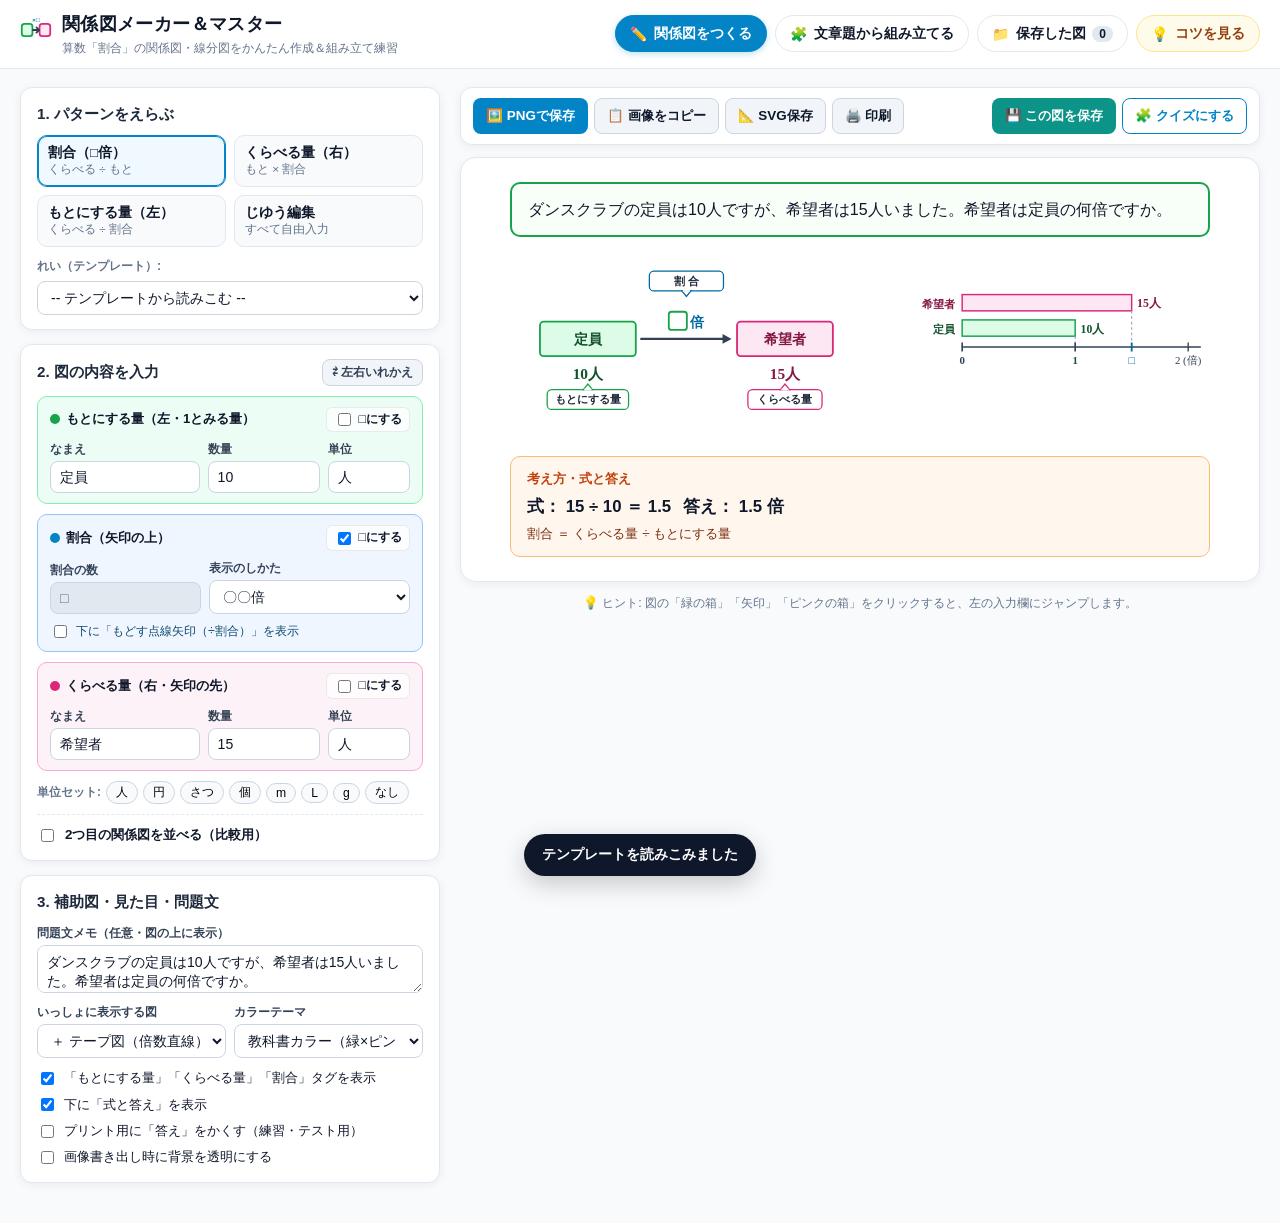
==== index.html @ 133da27f "Initial release: 関係図メーカー＆マスター" ====
<!DOCTYPE html>
<html lang="ja">
<head>
  <meta charset="UTF-8" />
  <meta name="viewport" content="width=device-width, initial-scale=1.0" />
  <title>関係図メーカー＆マスター｜割合の図がかける・わかる</title>
  <link rel="stylesheet" href="styles.css" />
</head>
<body>
  <header class="app-header">
    <div class="header-inner">
      <div class="brand">
        <div class="brand-icon" aria-hidden="true">
          <svg viewBox="0 0 36 36" width="32" height="32">
            <rect x="2" y="11" width="12" height="14" rx="3" fill="#dcfce7" stroke="#16a34a" stroke-width="2"/>
            <rect x="22" y="11" width="12" height="14" rx="3" fill="#fce7f3" stroke="#db2777" stroke-width="2"/>
            <path d="M14.5 18 H20.5" stroke="#334155" stroke-width="2" stroke-linecap="round"/>
            <path d="M18.5 15 L21.5 18 L18.5 21" fill="none" stroke="#334155" stroke-width="2" stroke-linecap="round" stroke-linejoin="round"/>
            <text x="18" y="9" text-anchor="middle" font-size="7" font-weight="bold" fill="#0369a1">×□</text>
          </svg>
        </div>
        <div>
          <h1>関係図メーカー＆マスター</h1>
          <p class="subtitle">算数「割合」の関係図・線分図をかんたん作成＆組み立て練習</p>
        </div>
      </div>

      <nav class="main-nav" aria-label="モード切り替え">
        <button type="button" class="nav-btn active" data-view="editor">
          <span class="nav-icon">✏️</span> 関係図をつくる
        </button>
        <button type="button" class="nav-btn" data-view="practice">
          <span class="nav-icon">🧩</span> 文章題から組み立てる
        </button>
        <button type="button" class="nav-btn" data-view="saved">
          <span class="nav-icon">📁</span> 保存した図 <span id="saved-count-badge" class="badge">0</span>
        </button>
        <button type="button" id="btn-open-guide" class="nav-btn nav-help" title="関係図のかき方のコツ">
          <span>💡</span> コツを見る
        </button>
      </nav>
    </div>
  </header>

  <main class="app-main">
    <!-- ==================== VIEW 1: EDITOR ==================== -->
    <section id="view-editor" class="view active" aria-label="関係図エディタ">
      <div class="editor-layout">
        <!-- Left Panel: Controls -->
        <aside class="controls-panel">
          <div class="panel-card">
            <h2 class="panel-title">1. パターンをえらぶ</h2>
            <div class="type-grid" role="group" aria-label="求めるもののパターン">
              <button type="button" class="type-btn active" data-pattern="ratio">
                <strong>割合（□倍）</strong>
                <span>くらべる ÷ もと</span>
              </button>
              <button type="button" class="type-btn" data-pattern="compared">
                <strong>くらべる量（右）</strong>
                <span>もと × 割合</span>
              </button>
              <button type="button" class="type-btn" data-pattern="base">
                <strong>もとにする量（左）</strong>
                <span>くらべる ÷ 割合</span>
              </button>
              <button type="button" class="type-btn" data-pattern="custom">
                <strong>じゆう編集</strong>
                <span>すべて自由入力</span>
              </button>
            </div>

            <div class="template-row">
              <label for="preset-select">れい（テンプレート）:</label>
              <select id="preset-select">
                <option value="">-- テンプレートから読みこむ --</option>
                <option value="club-ratio">部活動の希望者（割合＞1）</option>
                <option value="concert-ratio">発表会の人数（割合＜1）</option>
                <option value="library-compared">図書館の本（くらべる量）</option>
                <option value="price-up">野菜の値上がり（割合＞1のくらべる量）</option>
                <option value="yesterday-base">きのうの人数（もとにする量）</option>
                <option value="sale-base">値下げ前のねだん（割合＜1のもと）</option>
                <option value="compare-two">【2段比較】クラブAとクラブB</option>
              </select>
            </div>
          </div>

          <!-- Diagram 1 Inputs -->
          <div class="panel-card">
            <div class="panel-header-row">
              <h2 class="panel-title">2. 図の内容を入力</h2>
              <button type="button" id="btn-swap-sides" class="mini-btn" title="左右の箱を入れかえる">⇄ 左右いれかえ</button>
            </div>

            <div class="diagram-input-group">
              <!-- Base (Left) -->
              <div class="input-box box-base" data-focus-target="base">
                <div class="box-header">
                  <span class="role-dot dot-base"></span>
                  <strong>もとにする量（左・1とみる量）</strong>
                  <label class="inline-check">
                    <input type="checkbox" id="in-base-unknown" /> □にする
                  </label>
                </div>
                <div class="field-row">
                  <div class="field">
                    <label for="in-base-label">なまえ</label>
                    <input type="text" id="in-base-label" value="全体" placeholder="例：全体、去年、定員" maxlength="20" />
                  </div>
                  <div class="field field-num">
                    <label for="in-base-val">数量</label>
                    <input type="text" id="in-base-val" value="200" placeholder="例：200" maxlength="12" />
                  </div>
                  <div class="field field-unit">
                    <label for="in-base-unit">単位</label>
                    <input type="text" id="in-base-unit" value="人" placeholder="人" maxlength="8" />
                  </div>
                </div>
              </div>

              <!-- Ratio (Arrow) -->
              <div class="input-box box-ratio" data-focus-target="ratio">
                <div class="box-header">
                  <span class="role-dot dot-ratio"></span>
                  <strong>割合（矢印の上）</strong>
                  <label class="inline-check">
                    <input type="checkbox" id="in-ratio-unknown" /> □にする
                  </label>
                </div>
                <div class="field-row">
                  <div class="field field-num">
                    <label for="in-ratio-val">割合の数</label>
                    <input type="text" id="in-ratio-val" value="0.35" placeholder="例：0.35" maxlength="12" />
                  </div>
                  <div class="field">
                    <label for="in-ratio-style">表示のしかた</label>
                    <select id="in-ratio-style">
                      <option value="bai">〇〇倍</option>
                      <option value="mul-bai">× 〇〇倍</option>
                      <option value="mul">× 〇〇</option>
                      <option value="percent">〇〇％</option>
                      <option value="raw">文字そのまま</option>
                    </select>
                  </div>
                </div>
                <label class="sub-check">
                  <input type="checkbox" id="opt-return-arrow" /> 下に「もどす点線矢印（÷割合）」を表示
                </label>
              </div>

              <!-- Compared (Right) -->
              <div class="input-box box-compared" data-focus-target="compared">
                <div class="box-header">
                  <span class="role-dot dot-compared"></span>
                  <strong>くらべる量（右・矢印の先）</strong>
                  <label class="inline-check">
                    <input type="checkbox" id="in-compared-unknown" /> □にする
                  </label>
                </div>
                <div class="field-row">
                  <div class="field">
                    <label for="in-compared-label">なまえ</label>
                    <input type="text" id="in-compared-label" value="希望者" placeholder="例：希望者、今年" maxlength="20" />
                  </div>
                  <div class="field field-num">
                    <label for="in-compared-val">数量</label>
                    <input type="text" id="in-compared-val" value="70" placeholder="例：70" maxlength="12" />
                  </div>
                  <div class="field field-unit">
                    <label for="in-compared-unit">単位</label>
                    <input type="text" id="in-compared-unit" value="人" placeholder="人" maxlength="8" />
                  </div>
                </div>
              </div>

              <!-- Quick Unit Chips -->
              <div class="unit-chips" aria-label="よく使う単位をまとめて設定">
                <span class="chips-label">単位セット:</span>
                <button type="button" class="chip-btn" data-unit="人">人</button>
                <button type="button" class="chip-btn" data-unit="円">円</button>
                <button type="button" class="chip-btn" data-unit="さつ">さつ</button>
                <button type="button" class="chip-btn" data-unit="個">個</button>
                <button type="button" class="chip-btn" data-unit="m">m</button>
                <button type="button" class="chip-btn" data-unit="L">L</button>
                <button type="button" class="chip-btn" data-unit="g">g</button>
                <button type="button" class="chip-btn" data-unit="">なし</button>
              </div>
            </div>

            <!-- Second Diagram Toggle -->
            <div class="compare-toggle-wrap">
              <label class="toggle-switch-label">
                <input type="checkbox" id="opt-second-diagram" />
                <span>2つ目の関係図を並べる（比較用）</span>
              </label>
            </div>

            <div id="second-diagram-fields" class="second-diagram-fields hidden">
              <div class="sub-diagram-badge">2つ目の図</div>
              <div class="field-row">
                <div class="field">
                  <label for="in2-title">見出し</label>
                  <input type="text" id="in2-title" value="木きん" placeholder="例：Bグループ" maxlength="16" />
                </div>
                <div class="field">
                  <label for="in2-base-label">左なまえ</label>
                  <input type="text" id="in2-base-label" value="定員" maxlength="16" />
                </div>
                <div class="field field-num">
                  <label for="in2-base-val">左数量</label>
                  <input type="text" id="in2-base-val" value="8" maxlength="10" />
                </div>
              </div>
              <div class="field-row">
                <div class="field field-num">
                  <label for="in2-ratio-val">割合</label>
                  <input type="text" id="in2-ratio-val" value="□" maxlength="10" />
                </div>
                <div class="field">
                  <label for="in2-compared-label">右なまえ</label>
                  <input type="text" id="in2-compared-label" value="希望者" maxlength="16" />
                </div>
                <div class="field field-num">
                  <label for="in2-compared-val">右数量</label>
                  <input type="text" id="in2-compared-val" value="10" maxlength="10" />
                </div>
              </div>
              <div class="field-row">
                <div class="field">
                  <label for="in1-title">1つ目の見出し（比較時）</label>
                  <input type="text" id="in1-title" value="オルガン" placeholder="例：Aグループ" maxlength="16" />
                </div>
                <div class="field field-unit">
                  <label for="in2-unit">単位</label>
                  <input type="text" id="in2-unit" value="人" maxlength="8" />
                </div>
              </div>
            </div>
          </div>

          <!-- Display & Problem Note Options -->
          <div class="panel-card">
            <h2 class="panel-title">3. 補助図・見た目・問題文</h2>

            <div class="field">
              <label for="in-problem-text">問題文メモ（任意・図の上に表示）</label>
              <textarea id="in-problem-text" rows="2" placeholder="例：全体200人のうち、希望者は70人でした。希望者は全体の何倍ですか。"></textarea>
            </div>

            <div class="options-grid">
              <div class="field">
                <label for="opt-aux-diagram">いっしょに表示する図</label>
                <select id="opt-aux-diagram">
                  <option value="none">関係図のみ</option>
                  <option value="segment" selected>＋ 線分図（アーチ型）</option>
                  <option value="tape">＋ テープ図（倍数直線）</option>
                </select>
              </div>
              <div class="field">
                <label for="opt-theme">カラーテーマ</label>
                <select id="opt-theme">
                  <option value="textbook">教科書カラー（緑×ピンク）</option>
                  <option value="ud">くっきりUDカラー</option>
                  <option value="mono">プリント用モノクロ</option>
                </select>
              </div>
            </div>

            <div class="checkbox-stack">
              <label><input type="checkbox" id="opt-show-roles" checked /> 「もとにする量」「くらべる量」「割合」タグを表示</label>
              <label><input type="checkbox" id="opt-show-formula" checked /> 下に「式と答え」を表示</label>
              <label><input type="checkbox" id="opt-hide-answer" /> プリント用に「答え」をかくす（練習・テスト用）</label>
              <label><input type="checkbox" id="opt-transparent-bg" /> 画像書き出し時に背景を透明にする</label>
            </div>
          </div>
        </aside>

        <!-- Right Panel: Live Preview & Export -->
        <section class="preview-panel" aria-label="関係図プレビュー">
          <div class="preview-toolbar">
            <div class="toolbar-group">
              <button type="button" id="btn-export-png" class="btn-primary">🖼️ PNGで保存</button>
              <button type="button" id="btn-copy-img" class="btn-secondary">📋 画像をコピー</button>
              <button type="button" id="btn-export-svg" class="btn-secondary">📐 SVG保存</button>
              <button type="button" id="btn-print" class="btn-secondary">🖨️ 印刷</button>
            </div>
            <div class="toolbar-group">
              <button type="button" id="btn-save-local" class="btn-accent">💾 この図を保存</button>
              <button type="button" id="btn-make-quiz" class="btn-outline" title="今作った図を使って組み立て練習をします">🧩 クイズにする</button>
            </div>
          </div>

          <div id="preview-sheet" class="preview-sheet">
            <div id="preview-problem-box" class="preview-problem-box hidden"></div>
            <div id="diagram-svg-host" class="diagram-svg-host"></div>
            <div id="formula-card" class="formula-card"></div>
          </div>

          <div class="preview-hint-bar">
            <span>💡 ヒント: 図の「緑の箱」「矢印」「ピンクの箱」をクリックすると、左の入力欄にジャンプします。</span>
          </div>
        </section>
      </div>
    </section>

    <!-- ==================== VIEW 2: PRACTICE ==================== -->
    <section id="view-practice" class="view" aria-label="関係図の組み立て練習">
      <div class="practice-container">
        <div class="practice-topbar">
          <div class="category-pills" role="group" aria-label="問題のしゅるい">
            <button type="button" class="pill-btn active" data-cat="all">すべて</button>
            <button type="button" class="pill-btn" data-cat="ratio">① 割合を求める</button>
            <button type="button" class="pill-btn" data-cat="compared">② くらべる量</button>
            <button type="button" class="pill-btn" data-cat="base">③ もとにする量</button>
            <button type="button" class="pill-btn" data-cat="tricky">④ 文章ひっかけ</button>
            <button type="button" class="pill-btn pill-gen" data-cat="generated">🎲 自動生成（無限）</button>
          </div>
          <div class="stats-bar">
            <span class="stat-pill">正解数: <strong id="stat-solved">0</strong></span>
            <span class="stat-pill">れんぞく: <strong id="stat-streak">0</strong> 🔥</span>
          </div>
        </div>

        <div class="practice-card">
          <div class="problem-header">
            <span id="p-badge" class="problem-badge">レベル1・割合を求める</span>
            <span id="p-counter" class="problem-counter">問題 1 / 12</span>
            <div class="problem-header-actions">
              <button type="button" id="btn-p-hint" class="mini-btn">💡 ヒント（「〜の」に注目）</button>
              <button type="button" id="btn-p-skip" class="mini-btn">次の問題 ⏭️</button>
            </div>
          </div>

          <!-- Word problem text -->
          <div id="p-question-box" class="p-question-box"></div>
          <div id="p-hint-box" class="p-hint-box hidden"></div>

          <!-- Step 1: Build the 関係図 -->
          <div class="practice-step">
            <div class="step-heading">
              <span class="step-num">ステップ 1</span>
              <h3>下のカードを動かして（またはタップして）、正しい関係図を組み立てよう</h3>
              <button type="button" id="btn-p-swap" class="mini-btn">⇄ 左右をいれかえる</button>
              <button type="button" id="btn-p-reset" class="mini-btn">やりなおす</button>
            </div>

            <!-- Interactive Relation Diagram Drop Zones -->
            <div class="builder-board" id="builder-board">
              <!-- Base Slot (Left) -->
              <div class="builder-col">
                <div class="role-tag tag-base">もとにする量（1とみる量）</div>
                <div class="drop-slot slot-box slot-base" data-slot="baseLabel" tabindex="0">
                  <span class="slot-placeholder">左の箱のなまえ</span>
                </div>
                <div class="drop-slot slot-val" data-slot="baseVal" tabindex="0">
                  <span class="slot-placeholder">数量（または□）</span>
                </div>
              </div>

              <!-- Arrow & Ratio Slot -->
              <div class="builder-arrow-col">
                <div class="role-tag tag-ratio">割合（何倍）</div>
                <div class="drop-slot slot-ratio" data-slot="ratioVal" tabindex="0">
                  <span class="slot-placeholder">何倍？（または□倍）</span>
                </div>
                <div class="builder-arrow-graphic" aria-hidden="true">
                  <div class="arrow-shaft"></div>
                  <div class="arrow-head"></div>
                </div>
              </div>

              <!-- Compared Slot (Right) -->
              <div class="builder-col">
                <div class="role-tag tag-compared">くらべる量</div>
                <div class="drop-slot slot-box slot-compared" data-slot="comparedLabel" tabindex="0">
                  <span class="slot-placeholder">右の箱のなまえ</span>
                </div>
                <div class="drop-slot slot-val" data-slot="comparedVal" tabindex="0">
                  <span class="slot-placeholder">数量（または□）</span>
                </div>
              </div>
            </div>

            <!-- Draggable / Tappable Card Tray -->
            <div class="tray-area">
              <div class="tray-label">カードトレイ（ドラッグ＆ドロップ、または「空らんをタップ → カードをタップ」）:</div>
              <div id="p-card-tray" class="card-tray"></div>
            </div>

            <div class="step-actions">
              <button type="button" id="btn-check-diagram" class="btn-primary btn-lg">関係図をチェックする！</button>
            </div>
            <div id="p-diagram-feedback" class="feedback-box hidden"></div>
          </div>

          <!-- Step 2: Equation & Answer (Unlocked after Step 1) -->
          <div id="practice-step-2" class="practice-step step-locked">
            <div class="step-heading">
              <span class="step-num">ステップ 2</span>
              <h3>関係図と線分図を見て、式と答えを求めよう</h3>
            </div>

            <div id="p-aux-preview" class="p-aux-preview"></div>

            <div class="equation-builder">
              <div class="eq-row">
                <label for="in-p-eq">式：</label>
                <input type="text" id="in-p-eq" placeholder="例: 24 ÷ 1.6" autocomplete="off" />
                <div class="eq-quick-btns" id="eq-quick-btns"></div>
              </div>
              <div class="eq-row">
                <label for="in-p-ans">答え：</label>
                <input type="text" id="in-p-ans" placeholder="数値" autocomplete="off" />
                <span id="p-ans-unit" class="ans-unit"></span>
                <button type="button" id="btn-check-answer" class="btn-accent">答え合わせ！</button>
              </div>
            </div>
            <div id="p-answer-feedback" class="feedback-box hidden"></div>
          </div>
        </div>
      </div>
    </section>

    <!-- ==================== VIEW 3: SAVED ==================== -->
    <section id="view-saved" class="view" aria-label="保存した関係図">
      <div class="saved-container">
        <div class="saved-header">
          <div>
            <h2>保存した関係図ライブラリ</h2>
            <p class="muted">ブラウザ（この端末）に保存されます。クリックするとエディタで開いて再編集・印刷できます。</p>
          </div>
          <div class="saved-actions">
            <button type="button" id="btn-export-json" class="btn-secondary">📤 データを書き出す(JSON)</button>
            <label class="btn-secondary file-label">
              📥 読みこむ(JSON)
              <input type="file" id="in-import-json" accept=".json" hidden />
            </label>
          </div>
        </div>
        <div id="saved-grid" class="saved-grid"></div>
      </div>
    </section>
  </main>

  <!-- Guide Modal -->
  <div id="guide-modal" class="modal hidden" role="dialog" aria-modal="true" aria-labelledby="guide-title">
    <div class="modal-backdrop"></div>
    <div class="modal-content">
      <div class="modal-header">
        <h2 id="guide-title">💡 関係図のかき方 3つのポイント</h2>
        <button type="button" id="btn-close-guide" class="close-btn" aria-label="閉じる">✕</button>
      </div>
      <div class="modal-body">
        <div class="guide-card guide-green">
          <h3>ポイント①：「〜の」の前が『もとにする量』（左の箱）</h3>
          <p>「<strong>きのうの</strong> 1.6倍」「<strong>定員の</strong> 何倍」「<strong>全体の</strong> 0.35倍」のように、<strong>「〇〇の △倍」の〇〇が左の箱（1とみる量）</strong>になります。</p>
        </div>
        <div class="guide-card guide-blue">
          <h3>ポイント②：矢印の向きはいつでも「もと → くらべる」</h3>
          <p>右向き矢印の上に <strong>「× 割合（〇倍）」</strong> を書きます。<br/>
            ・<strong>くらべる量 ＝ もとにする量 × 割合</strong><br/>
            ・<strong>割合 ＝ くらべる量 ÷ もとにする量</strong><br/>
            ・<strong>もとにする量 ＝ くらべる量 ÷ 割合</strong></p>
        </div>
        <div class="guide-card guide-pink">
          <h3>ポイント③：わからない場所を「□」にする</h3>
          <p>「何倍ですか」なら矢印の上を <code>□倍</code> に、「何人でしたか」なら聞かれている箱の下を <code>□人</code> にすると、式がひと目でわかります！</p>
        </div>
      </div>
    </div>
  </div>

  <!-- Toast notification -->
  <div id="toast" class="toast hidden" role="status" aria-live="polite"></div>

  <script src="js/diagram.js"></script>
  <script src="js/problems.js"></script>
  <script src="js/practice.js"></script>
  <script src="js/app.js"></script>
</body>
</html>
---- styles.css ----
:root {
  --bg: #f8fafc;
  --surface: #ffffff;
  --border: #e2e8f0;
  --text: #0f172a;
  --muted: #64748b;
  --primary: #0284c7;
  --primary-hover: #0369a1;
  --base-bg: #ecfdf5;
  --base-border: #16a34a;
  --base-text: #14532d;
  --compared-bg: #fdf2f8;
  --compared-border: #db2777;
  --compared-text: #831843;
  --ratio-bg: #eff6ff;
  --ratio-border: #0284c7;
  --ratio-text: #0c4a6e;
  --accent: #0d9488;
  --accent-hover: #0f766e;
  --radius: 12px;
  --shadow: 0 2px 10px rgba(15, 23, 42, 0.06);
  --font-sans: "BIZ UDPGothic", "Hiragino Kaku Gothic ProN", "Yu Gothic UI", "Meiryo", sans-serif;
}

* {
  box-sizing: border-box;
}

body {
  margin: 0;
  font-family: var(--font-sans);
  background: var(--bg);
  color: var(--text);
  line-height: 1.55;
  min-height: 100vh;
}

.hidden {
  display: none !important;
}

/* Header */
.app-header {
  background: var(--surface);
  border-bottom: 1px solid var(--border);
  position: sticky;
  top: 0;
  z-index: 30;
}

.header-inner {
  max-width: 1380px;
  margin: 0 auto;
  padding: 10px 20px;
  display: flex;
  flex-wrap: wrap;
  align-items: center;
  justify-content: space-between;
  gap: 12px;
}

.brand {
  display: flex;
  align-items: center;
  gap: 10px;
}

.brand h1 {
  margin: 0;
  font-size: 1.15rem;
  font-weight: 800;
  letter-spacing: 0.02em;
}

.brand .subtitle {
  margin: 0;
  font-size: 0.78rem;
  color: var(--muted);
}

.main-nav {
  display: flex;
  flex-wrap: wrap;
  gap: 8px;
  align-items: center;
}

.nav-btn {
  border: 1px solid var(--border);
  background: var(--surface);
  color: var(--text);
  padding: 8px 14px;
  border-radius: 999px;
  font-family: inherit;
  font-size: 0.88rem;
  font-weight: 700;
  cursor: pointer;
  display: inline-flex;
  align-items: center;
  gap: 6px;
  transition: all 0.15s ease;
}

.nav-btn:hover {
  background: #f1f5f9;
}

.nav-btn.active {
  background: var(--primary);
  border-color: var(--primary);
  color: #fff;
  box-shadow: 0 2px 6px rgba(2, 132, 199, 0.25);
}

.nav-btn.nav-help {
  background: #fffbeb;
  border-color: #fde68a;
  color: #92400e;
}

.nav-btn.nav-help:hover {
  background: #fef3c7;
}

.badge {
  background: #e2e8f0;
  color: var(--text);
  border-radius: 999px;
  padding: 1px 7px;
  font-size: 0.75rem;
}

.nav-btn.active .badge {
  background: rgba(255, 255, 255, 0.25);
  color: #fff;
}

/* Main */
.app-main {
  max-width: 1380px;
  margin: 0 auto;
  padding: 18px 20px 40px;
}

.view {
  display: none;
}

.view.active {
  display: block;
}

/* Editor Layout */
.editor-layout {
  display: grid;
  grid-template-columns: 420px 1fr;
  gap: 20px;
  align-items: start;
}

@media (max-width: 1024px) {
  .editor-layout {
    grid-template-columns: 1fr;
  }
}

.controls-panel {
  display: flex;
  flex-direction: column;
  gap: 14px;
}

.panel-card {
  background: var(--surface);
  border: 1px solid var(--border);
  border-radius: var(--radius);
  padding: 14px 16px;
  box-shadow: var(--shadow);
}

.panel-title {
  margin: 0 0 10px;
  font-size: 0.95rem;
  font-weight: 800;
  color: #1e293b;
}

.panel-header-row {
  display: flex;
  align-items: center;
  justify-content: space-between;
  margin-bottom: 10px;
}

.panel-header-row .panel-title {
  margin: 0;
}

.type-grid {
  display: grid;
  grid-template-columns: 1fr 1fr;
  gap: 8px;
}

.type-btn {
  border: 1.5px solid var(--border);
  background: #f8fafc;
  border-radius: 10px;
  padding: 8px 10px;
  text-align: left;
  cursor: pointer;
  font-family: inherit;
  transition: all 0.15s ease;
  display: flex;
  flex-direction: column;
}

.type-btn strong {
  font-size: 0.85rem;
  color: var(--text);
}

.type-btn span {
  font-size: 0.74rem;
  color: var(--muted);
}

.type-btn:hover {
  border-color: #94a3b8;
}

.type-btn.active {
  border-color: var(--primary);
  background: #f0f9ff;
  box-shadow: inset 0 0 0 1px var(--primary);
}

.template-row {
  margin-top: 10px;
  display: flex;
  flex-direction: column;
  gap: 4px;
}

.template-row label {
  font-size: 0.78rem;
  font-weight: 700;
  color: var(--muted);
}

/* Input Boxes */
.diagram-input-group {
  display: flex;
  flex-direction: column;
  gap: 10px;
}

.input-box {
  border-radius: 10px;
  padding: 10px 12px;
  border: 1.5px solid var(--border);
  transition: box-shadow 0.2s ease, transform 0.15s ease;
}

.input-box.flash-focus {
  box-shadow: 0 0 0 3px rgba(2, 132, 199, 0.35);
}

.box-base {
  background: var(--base-bg);
  border-color: #86efac;
}

.box-ratio {
  background: var(--ratio-bg);
  border-color: #93c5fd;
}

.box-compared {
  background: var(--compared-bg);
  border-color: #f9a8d4;
}

.box-header {
  display: flex;
  align-items: center;
  gap: 6px;
  font-size: 0.82rem;
  margin-bottom: 8px;
}

.box-header strong {
  flex: 1;
}

.role-dot {
  width: 10px;
  height: 10px;
  border-radius: 50%;
  display: inline-block;
}

.dot-base { background: var(--base-border); }
.dot-ratio { background: var(--ratio-border); }
.dot-compared { background: var(--compared-border); }

.inline-check {
  display: inline-flex;
  align-items: center;
  gap: 4px;
  font-size: 0.78rem;
  font-weight: 700;
  cursor: pointer;
  background: rgba(255, 255, 255, 0.75);
  padding: 2px 7px;
  border-radius: 6px;
  border: 1px solid rgba(0, 0, 0, 0.08);
}

.sub-check {
  display: flex;
  align-items: center;
  gap: 6px;
  margin-top: 8px;
  font-size: 0.78rem;
  color: var(--ratio-text);
  cursor: pointer;
}

.field-row {
  display: flex;
  gap: 8px;
  align-items: flex-end;
}

.field {
  flex: 1;
  display: flex;
  flex-direction: column;
  gap: 3px;
  min-width: 0;
}

.field-num {
  flex: 0.75;
}

.field-unit {
  flex: 0.55;
}

.field label {
  font-size: 0.74rem;
  font-weight: 700;
  color: #334155;
}

input[type="text"],
select,
textarea {
  width: 100%;
  padding: 7px 9px;
  border: 1px solid #cbd5e1;
  border-radius: 8px;
  font-family: inherit;
  font-size: 0.88rem;
  background: #fff;
  color: var(--text);
}

input[type="text"]:focus,
select:focus,
textarea:focus {
  outline: none;
  border-color: var(--primary);
  box-shadow: 0 0 0 2px rgba(2, 132, 199, 0.18);
}

input:disabled {
  background: #e2e8f0;
  color: #64748b;
  cursor: not-allowed;
}

.unit-chips {
  display: flex;
  flex-wrap: wrap;
  align-items: center;
  gap: 5px;
}

.chips-label {
  font-size: 0.75rem;
  color: var(--muted);
  font-weight: 700;
}

.chip-btn {
  border: 1px solid #cbd5e1;
  background: #f8fafc;
  border-radius: 999px;
  padding: 2px 9px;
  font-size: 0.76rem;
  font-family: inherit;
  cursor: pointer;
}

.chip-btn:hover {
  background: #e2e8f0;
}

.compare-toggle-wrap {
  margin-top: 10px;
  padding-top: 10px;
  border-top: 1px dashed var(--border);
}

.toggle-switch-label {
  display: flex;
  align-items: center;
  gap: 8px;
  font-size: 0.84rem;
  font-weight: 700;
  cursor: pointer;
}

.second-diagram-fields {
  margin-top: 10px;
  padding: 10px;
  border-radius: 10px;
  background: #f8fafc;
  border: 1px solid #cbd5e1;
  display: flex;
  flex-direction: column;
  gap: 8px;
}

.sub-diagram-badge {
  font-size: 0.75rem;
  font-weight: 800;
  color: var(--primary);
}

.options-grid {
  display: grid;
  grid-template-columns: 1fr 1fr;
  gap: 8px;
  margin-top: 10px;
}

.checkbox-stack {
  margin-top: 10px;
  display: flex;
  flex-direction: column;
  gap: 6px;
}

.checkbox-stack label {
  display: flex;
  align-items: center;
  gap: 7px;
  font-size: 0.82rem;
  cursor: pointer;
}

/* Preview Panel */
.preview-panel {
  position: sticky;
  top: 74px;
  display: flex;
  flex-direction: column;
  gap: 12px;
}

.preview-toolbar {
  display: flex;
  flex-wrap: wrap;
  justify-content: space-between;
  gap: 8px;
  background: var(--surface);
  border: 1px solid var(--border);
  border-radius: var(--radius);
  padding: 10px 12px;
  box-shadow: var(--shadow);
}

.toolbar-group {
  display: flex;
  flex-wrap: wrap;
  gap: 6px;
}

/* Buttons */
button,
.file-label {
  font-family: inherit;
}

.btn-primary,
.btn-secondary,
.btn-accent,
.btn-outline,
.mini-btn {
  border-radius: 8px;
  font-size: 0.84rem;
  font-weight: 700;
  cursor: pointer;
  padding: 8px 12px;
  border: 1px solid transparent;
  transition: all 0.15s ease;
  display: inline-flex;
  align-items: center;
  justify-content: center;
  gap: 5px;
}

.btn-primary {
  background: var(--primary);
  color: #fff;
}
.btn-primary:hover {
  background: var(--primary-hover);
}

.btn-accent {
  background: var(--accent);
  color: #fff;
}
.btn-accent:hover {
  background: var(--accent-hover);
}

.btn-secondary {
  background: #f1f5f9;
  color: var(--text);
  border-color: #cbd5e1;
}
.btn-secondary:hover {
  background: #e2e8f0;
}

.btn-outline {
  background: #fff;
  color: var(--primary);
  border-color: var(--primary);
}
.btn-outline:hover {
  background: #f0f9ff;
}

.mini-btn {
  padding: 4px 9px;
  font-size: 0.76rem;
  background: #f1f5f9;
  color: #334155;
  border-color: #cbd5e1;
}
.mini-btn:hover {
  background: #e2e8f0;
}

.btn-lg {
  padding: 11px 22px;
  font-size: 0.96rem;
}

.preview-sheet {
  background: var(--surface);
  border: 1px solid var(--border);
  border-radius: 16px;
  padding: 24px 22px;
  box-shadow: var(--shadow);
  min-height: 360px;
  display: flex;
  flex-direction: column;
  align-items: center;
  gap: 16px;
}

.preview-problem-box {
  width: 100%;
  max-width: 700px;
  border: 2px solid #16a34a;
  border-radius: 10px;
  padding: 12px 16px;
  background: #f8fff9;
  font-size: 1rem;
  line-height: 1.7;
  white-space: pre-wrap;
}

.diagram-svg-host {
  width: 100%;
  display: flex;
  justify-content: center;
  overflow-x: auto;
}

.diagram-svg-host svg {
  max-width: 100%;
  height: auto;
}

.diagram-svg-host [data-clickable] {
  cursor: pointer;
}
.diagram-svg-host [data-clickable]:hover {
  opacity: 0.88;
}

.formula-card {
  width: 100%;
  max-width: 700px;
  background: #fff7ed;
  border: 1.5px solid #fdba74;
  border-radius: 10px;
  padding: 12px 16px;
  font-size: 0.95rem;
}

.formula-card .formula-title {
  font-weight: 800;
  color: #c2410c;
  font-size: 0.82rem;
  margin-bottom: 4px;
}

.formula-main {
  font-size: 1.05rem;
  font-weight: 700;
  display: flex;
  flex-wrap: wrap;
  gap: 12px;
  align-items: center;
}

.formula-sub {
  margin-top: 4px;
  font-size: 0.84rem;
  color: #7c2d12;
}

.preview-hint-bar {
  font-size: 0.78rem;
  color: var(--muted);
  text-align: center;
}

/* ==================== PRACTICE VIEW ==================== */
.practice-container {
  max-width: 960px;
  margin: 0 auto;
  display: flex;
  flex-direction: column;
  gap: 14px;
}

.practice-topbar {
  display: flex;
  flex-wrap: wrap;
  justify-content: space-between;
  align-items: center;
  gap: 10px;
}

.category-pills {
  display: flex;
  flex-wrap: wrap;
  gap: 6px;
}

.pill-btn {
  border: 1px solid #cbd5e1;
  background: #fff;
  padding: 6px 12px;
  border-radius: 999px;
  font-size: 0.82rem;
  font-weight: 700;
  cursor: pointer;
  color: var(--text);
}

.pill-btn.active {
  background: var(--primary);
  border-color: var(--primary);
  color: #fff;
}

.pill-btn.pill-gen.active {
  background: #7c3aed;
  border-color: #7c3aed;
}

.stats-bar {
  display: flex;
  gap: 8px;
}

.stat-pill {
  background: #fff;
  border: 1px solid var(--border);
  border-radius: 999px;
  padding: 5px 12px;
  font-size: 0.82rem;
}

.practice-card {
  background: var(--surface);
  border: 1px solid var(--border);
  border-radius: 16px;
  padding: 20px 22px;
  box-shadow: var(--shadow);
  display: flex;
  flex-direction: column;
  gap: 18px;
}

.problem-header {
  display: flex;
  flex-wrap: wrap;
  align-items: center;
  gap: 10px;
}

.problem-badge {
  background: #e0f2fe;
  color: #0369a1;
  font-weight: 800;
  font-size: 0.8rem;
  padding: 4px 10px;
  border-radius: 999px;
}

.problem-counter {
  font-size: 0.84rem;
  color: var(--muted);
  font-weight: 700;
}

.problem-header-actions {
  margin-left: auto;
  display: flex;
  gap: 6px;
}

.p-question-box {
  border: 2px solid #16a34a;
  background: #f8fff9;
  border-radius: 12px;
  padding: 14px 18px;
  font-size: 1.08rem;
  line-height: 1.8;
}

.hl-base {
  background: #bbf7d0;
  border-bottom: 2px solid #16a34a;
  padding: 1px 4px;
  border-radius: 4px;
  font-weight: 700;
}

.hl-ratio {
  background: #bae6fd;
  border-bottom: 2px solid #0284c7;
  padding: 1px 4px;
  border-radius: 4px;
  font-weight: 700;
}

.hl-compared {
  background: #fbcfe8;
  border-bottom: 2px solid #db2777;
  padding: 1px 4px;
  border-radius: 4px;
  font-weight: 700;
}

.p-hint-box {
  background: #fffbeb;
  border: 1.5px solid #fcd34d;
  border-radius: 10px;
  padding: 10px 14px;
  font-size: 0.9rem;
  color: #78350f;
}

.practice-step {
  border-top: 1px solid var(--border);
  padding-top: 16px;
  display: flex;
  flex-direction: column;
  gap: 12px;
}

.step-locked {
  opacity: 0.45;
  pointer-events: none;
}

.step-heading {
  display: flex;
  flex-wrap: wrap;
  align-items: center;
  gap: 8px;
}

.step-heading h3 {
  margin: 0;
  font-size: 0.96rem;
  flex: 1;
}

.step-num {
  background: #0f172a;
  color: #fff;
  font-size: 0.75rem;
  font-weight: 800;
  padding: 3px 9px;
  border-radius: 6px;
}

/* Builder Board */
.builder-board {
  display: grid;
  grid-template-columns: 1fr 180px 1fr;
  gap: 12px;
  align-items: center;
  background: #f8fafc;
  border: 1.5px dashed #cbd5e1;
  border-radius: 14px;
  padding: 18px 16px;
}

@media (max-width: 700px) {
  .builder-board {
    grid-template-columns: 1fr;
  }
  .builder-arrow-graphic {
    transform: rotate(90deg);
    margin: 6px auto;
  }
}

.builder-col {
  display: flex;
  flex-direction: column;
  align-items: center;
  gap: 8px;
}

.builder-arrow-col {
  display: flex;
  flex-direction: column;
  align-items: center;
  gap: 8px;
}

.role-tag {
  font-size: 0.75rem;
  font-weight: 800;
  padding: 2px 9px;
  border-radius: 999px;
}

.tag-base { background: #dcfce7; color: var(--base-text); }
.tag-ratio { background: #e0f2fe; color: var(--ratio-text); }
.tag-compared { background: #fce7f3; color: var(--compared-text); }

.drop-slot {
  width: 100%;
  min-height: 48px;
  border-radius: 10px;
  border: 2px dashed #94a3b8;
  background: #fff;
  display: flex;
  align-items: center;
  justify-content: center;
  padding: 6px 10px;
  cursor: pointer;
  transition: all 0.15s ease;
  text-align: center;
  font-weight: 700;
}

.drop-slot.slot-base {
  border-color: #4ade80;
  background: #f0fdf4;
}

.drop-slot.slot-compared {
  border-color: #f472b6;
  background: #fdf2f8;
}

.drop-slot.slot-ratio {
  border-color: #38bdf8;
  background: #f0f9ff;
}

.drop-slot.slot-val {
  min-height: 42px;
  max-width: 170px;
}

.drop-slot.active-target {
  box-shadow: 0 0 0 3px rgba(2, 132, 199, 0.35);
  border-style: solid;
}

.drop-slot.drag-over {
  transform: scale(1.03);
  border-style: solid;
  border-color: var(--primary);
}

.drop-slot.slot-correct {
  border-color: #16a34a;
  border-style: solid;
  background: #dcfce7;
}

.drop-slot.slot-wrong {
  border-color: #dc2626;
  border-style: solid;
  background: #fee2e2;
}

.slot-placeholder {
  font-size: 0.78rem;
  color: #94a3b8;
  font-weight: 600;
}

.placed-chip {
  background: #fff;
  border: 1.5px solid #475569;
  border-radius: 8px;
  padding: 4px 12px;
  font-size: 0.96rem;
  font-weight: 800;
  color: var(--text);
  display: inline-flex;
  align-items: center;
  gap: 6px;
}

.placed-chip .remove-x {
  font-size: 0.75rem;
  color: var(--muted);
}

.builder-arrow-graphic {
  width: 100%;
  height: 24px;
  display: flex;
  align-items: center;
  justify-content: center;
}

.arrow-shaft {
  flex: 1;
  height: 4px;
  background: #334155;
  border-radius: 2px;
}

.arrow-head {
  width: 0;
  height: 0;
  border-top: 8px solid transparent;
  border-bottom: 8px solid transparent;
  border-left: 12px solid #334155;
}

/* Card Tray */
.tray-area {
  background: #f1f5f9;
  border-radius: 12px;
  padding: 12px 14px;
}

.tray-label {
  font-size: 0.78rem;
  color: var(--muted);
  font-weight: 700;
  margin-bottom: 8px;
}

.card-tray {
  display: flex;
  flex-wrap: wrap;
  gap: 8px;
  min-height: 44px;
}

.tray-card {
  background: #fff;
  border: 2px solid #64748b;
  border-radius: 10px;
  padding: 7px 14px;
  font-size: 0.95rem;
  font-weight: 800;
  cursor: grab;
  user-select: none;
  box-shadow: 0 2px 4px rgba(0, 0, 0, 0.06);
  transition: transform 0.12s ease, box-shadow 0.12s ease;
}

.tray-card:hover {
  transform: translateY(-2px);
  border-color: var(--primary);
  box-shadow: 0 4px 8px rgba(2, 132, 199, 0.18);
}

.tray-card.selected-card {
  border-color: var(--primary);
  background: #e0f2fe;
  box-shadow: 0 0 0 3px rgba(2, 132, 199, 0.25);
}

.tray-card.used {
  opacity: 0.35;
  pointer-events: none;
}

.step-actions {
  display: flex;
  justify-content: center;
}

.feedback-box {
  border-radius: 10px;
  padding: 12px 16px;
  font-size: 0.92rem;
  font-weight: 700;
  line-height: 1.6;
}

.feedback-ok {
  background: #dcfce7;
  border: 1.5px solid #16a34a;
  color: #14532d;
}

.feedback-ng {
  background: #fef2f2;
  border: 1.5px solid #ef4444;
  color: #991b1b;
}

.p-aux-preview {
  display: flex;
  justify-content: center;
  background: #f8fafc;
  border-radius: 12px;
  padding: 12px;
  overflow-x: auto;
}

.equation-builder {
  display: flex;
  flex-direction: column;
  gap: 10px;
  background: #f8fafc;
  padding: 14px;
  border-radius: 12px;
  border: 1px solid var(--border);
}

.eq-row {
  display: flex;
  flex-wrap: wrap;
  align-items: center;
  gap: 8px;
}

.eq-row label {
  font-weight: 800;
  min-width: 52px;
}

.eq-row input[type="text"] {
  width: 220px;
  font-size: 1rem;
  font-weight: 700;
}

.eq-quick-btns {
  display: flex;
  flex-wrap: wrap;
  gap: 5px;
}

.ans-unit {
  font-weight: 800;
  font-size: 1rem;
}

/* ==================== SAVED VIEW ==================== */
.saved-container {
  max-width: 1120px;
  margin: 0 auto;
}

.saved-header {
  display: flex;
  flex-wrap: wrap;
  justify-content: space-between;
  align-items: center;
  gap: 12px;
  margin-bottom: 16px;
}

.saved-header h2 {
  margin: 0;
}

.saved-header .muted {
  margin: 2px 0 0;
  color: var(--muted);
  font-size: 0.85rem;
}

.saved-actions {
  display: flex;
  gap: 8px;
}

.saved-grid {
  display: grid;
  grid-template-columns: repeat(auto-fill, minmax(310px, 1fr));
  gap: 14px;
}

.saved-item {
  background: #fff;
  border: 1px solid var(--border);
  border-radius: 12px;
  padding: 14px;
  box-shadow: var(--shadow);
  display: flex;
  flex-direction: column;
  gap: 10px;
}

.saved-item-thumb {
  background: #f8fafc;
  border-radius: 8px;
  padding: 8px;
  display: flex;
  justify-content: center;
}

.saved-item-thumb svg {
  max-width: 100%;
  height: auto;
  max-height: 150px;
}

.saved-item-meta {
  font-size: 0.82rem;
  color: var(--muted);
}

.saved-item-title {
  font-weight: 800;
  font-size: 0.94rem;
}

.saved-item-btns {
  display: flex;
  gap: 6px;
  margin-top: auto;
}

.empty-state {
  grid-column: 1 / -1;
  text-align: center;
  padding: 40px 20px;
  background: #fff;
  border: 1px dashed #cbd5e1;
  border-radius: 14px;
  color: var(--muted);
}

/* Modal */
.modal {
  position: fixed;
  inset: 0;
  z-index: 50;
  display: flex;
  align-items: center;
  justify-content: center;
  padding: 16px;
}

.modal-backdrop {
  position: absolute;
  inset: 0;
  background: rgba(15, 23, 42, 0.45);
}

.modal-content {
  position: relative;
  background: #fff;
  border-radius: 16px;
  max-width: 620px;
  width: 100%;
  padding: 20px 22px;
  box-shadow: 0 20px 45px rgba(15, 23, 42, 0.25);
  z-index: 1;
}

.modal-header {
  display: flex;
  align-items: center;
  justify-content: space-between;
  margin-bottom: 14px;
}

.modal-header h2 {
  margin: 0;
  font-size: 1.1rem;
}

.close-btn {
  border: none;
  background: #f1f5f9;
  width: 32px;
  height: 32px;
  border-radius: 50%;
  cursor: pointer;
  font-size: 1rem;
}

.modal-body {
  display: flex;
  flex-direction: column;
  gap: 10px;
}

.guide-card {
  border-radius: 10px;
  padding: 12px 14px;
  border-left: 5px solid;
}

.guide-card h3 {
  margin: 0 0 4px;
  font-size: 0.95rem;
}

.guide-card p {
  margin: 0;
  font-size: 0.88rem;
}

.guide-green { background: #f0fdf4; border-color: #16a34a; }
.guide-blue { background: #f0f9ff; border-color: #0284c7; }
.guide-pink { background: #fdf2f8; border-color: #db2777; }

/* Toast */
.toast {
  position: fixed;
  bottom: 24px;
  left: 50%;
  transform: translateX(-50%);
  background: #0f172a;
  color: #fff;
  padding: 10px 18px;
  border-radius: 999px;
  font-size: 0.88rem;
  font-weight: 700;
  z-index: 60;
  box-shadow: 0 8px 24px rgba(0, 0, 0, 0.2);
}

/* Print Styles */
@media print {
  body {
    background: #fff;
  }
  .app-header,
  .controls-panel,
  .preview-toolbar,
  .preview-hint-bar {
    display: none !important;
  }
  .app-main {
    padding: 0;
  }
  .editor-layout {
    display: block;
  }
  .preview-sheet {
    border: none;
    box-shadow: none;
    padding: 0;
  }
}
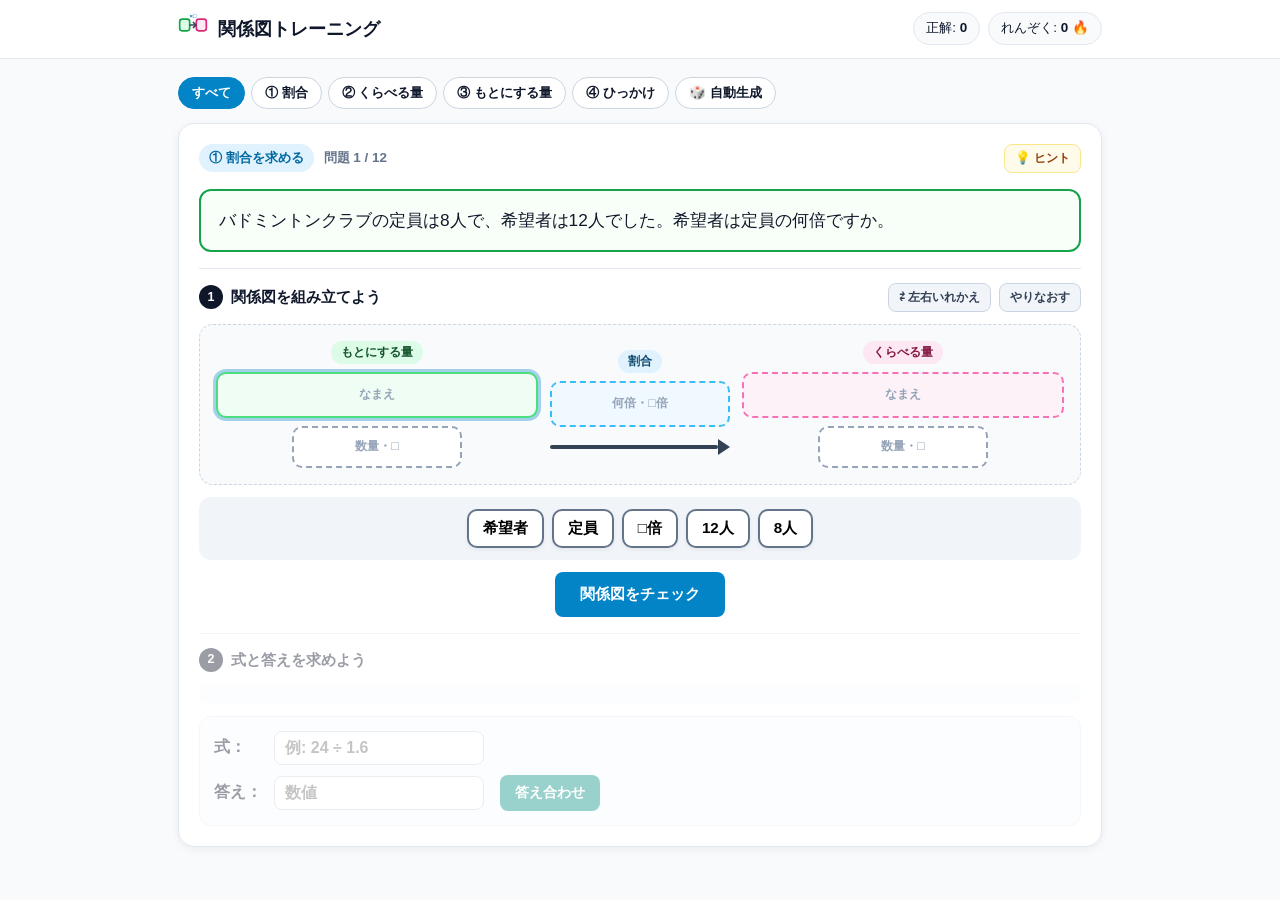
==== commit a34120b0: "Simplify to practice-only mode with hint penalty and until-solved flow" ====
--- a/index.html
+++ b/index.html
@@ -3,7 +3,7 @@
 <head>
   <meta charset="UTF-8" />
   <meta name="viewport" content="width=device-width, initial-scale=1.0" />
-  <title>関係図メーカー＆マスター｜割合の図がかける・わかる</title>
+  <title>関係図トレーニング｜割合の文章題</title>
   <link rel="stylesheet" href="styles.css" />
 </head>
 <body>
@@ -11,7 +11,7 @@
     <div class="header-inner">
       <div class="brand">
         <div class="brand-icon" aria-hidden="true">
-          <svg viewBox="0 0 36 36" width="32" height="32">
+          <svg viewBox="0 0 36 36" width="30" height="30">
             <rect x="2" y="11" width="12" height="14" rx="3" fill="#dcfce7" stroke="#16a34a" stroke-width="2"/>
             <rect x="22" y="11" width="12" height="14" rx="3" fill="#fce7f3" stroke="#db2777" stroke-width="2"/>
             <path d="M14.5 18 H20.5" stroke="#334155" stroke-width="2" stroke-linecap="round"/>
@@ -19,462 +19,119 @@
             <text x="18" y="9" text-anchor="middle" font-size="7" font-weight="bold" fill="#0369a1">×□</text>
           </svg>
         </div>
-        <div>
-          <h1>関係図メーカー＆マスター</h1>
-          <p class="subtitle">算数「割合」の関係図・線分図をかんたん作成＆組み立て練習</p>
-        </div>
+        <h1>関係図トレーニング</h1>
       </div>
 
-      <nav class="main-nav" aria-label="モード切り替え">
-        <button type="button" class="nav-btn active" data-view="editor">
-          <span class="nav-icon">✏️</span> 関係図をつくる
-        </button>
-        <button type="button" class="nav-btn" data-view="practice">
-          <span class="nav-icon">🧩</span> 文章題から組み立てる
-        </button>
-        <button type="button" class="nav-btn" data-view="saved">
-          <span class="nav-icon">📁</span> 保存した図 <span id="saved-count-badge" class="badge">0</span>
-        </button>
-        <button type="button" id="btn-open-guide" class="nav-btn nav-help" title="関係図のかき方のコツ">
-          <span>💡</span> コツを見る
-        </button>
-      </nav>
+      <div class="stats-bar">
+        <span class="stat-pill">正解: <strong id="stat-solved">0</strong></span>
+        <span class="stat-pill">れんぞく: <strong id="stat-streak">0</strong> 🔥</span>
+      </div>
     </div>
   </header>
 
   <main class="app-main">
-    <!-- ==================== VIEW 1: EDITOR ==================== -->
-    <section id="view-editor" class="view active" aria-label="関係図エディタ">
-      <div class="editor-layout">
-        <!-- Left Panel: Controls -->
-        <aside class="controls-panel">
-          <div class="panel-card">
-            <h2 class="panel-title">1. パターンをえらぶ</h2>
-            <div class="type-grid" role="group" aria-label="求めるもののパターン">
-              <button type="button" class="type-btn active" data-pattern="ratio">
-                <strong>割合（□倍）</strong>
-                <span>くらべる ÷ もと</span>
-              </button>
-              <button type="button" class="type-btn" data-pattern="compared">
-                <strong>くらべる量（右）</strong>
-                <span>もと × 割合</span>
-              </button>
-              <button type="button" class="type-btn" data-pattern="base">
-                <strong>もとにする量（左）</strong>
-                <span>くらべる ÷ 割合</span>
-              </button>
-              <button type="button" class="type-btn" data-pattern="custom">
-                <strong>じゆう編集</strong>
-                <span>すべて自由入力</span>
-              </button>
-            </div>
+    <div class="practice-container">
+      <div class="category-pills" role="group" aria-label="問題のしゅるい">
+        <button type="button" class="pill-btn active" data-cat="all">すべて</button>
+        <button type="button" class="pill-btn" data-cat="ratio">① 割合</button>
+        <button type="button" class="pill-btn" data-cat="compared">② くらべる量</button>
+        <button type="button" class="pill-btn" data-cat="base">③ もとにする量</button>
+        <button type="button" class="pill-btn" data-cat="tricky">④ ひっかけ</button>
+        <button type="button" class="pill-btn pill-gen" data-cat="generated">🎲 自動生成</button>
+      </div>
 
-            <div class="template-row">
-              <label for="preset-select">れい（テンプレート）:</label>
-              <select id="preset-select">
-                <option value="">-- テンプレートから読みこむ --</option>
-                <option value="club-ratio">部活動の希望者（割合＞1）</option>
-                <option value="concert-ratio">発表会の人数（割合＜1）</option>
-                <option value="library-compared">図書館の本（くらべる量）</option>
-                <option value="price-up">野菜の値上がり（割合＞1のくらべる量）</option>
-                <option value="yesterday-base">きのうの人数（もとにする量）</option>
-                <option value="sale-base">値下げ前のねだん（割合＜1のもと）</option>
-                <option value="compare-two">【2段比較】クラブAとクラブB</option>
-              </select>
-            </div>
+      <div class="practice-card">
+        <div class="problem-header">
+          <span id="p-badge" class="problem-badge">レベル1・割合を求める</span>
+          <span id="p-counter" class="problem-counter">問題 1 / 12</span>
+          <div class="problem-header-actions">
+            <button type="button" id="btn-p-hint" class="mini-btn hint-btn">💡 ヒント</button>
+          </div>
+        </div>
+
+        <div id="p-question-box" class="p-question-box"></div>
+        <div id="p-hint-box" class="p-hint-box hidden"></div>
+
+        <!-- Step 1: Build the 関係図 -->
+        <div class="practice-step">
+          <div class="step-heading">
+            <span class="step-num">1</span>
+            <h3>関係図を組み立てよう</h3>
+            <button type="button" id="btn-p-swap" class="mini-btn">⇄ 左右いれかえ</button>
+            <button type="button" id="btn-p-reset" class="mini-btn">やりなおす</button>
           </div>
 
-          <!-- Diagram 1 Inputs -->
-          <div class="panel-card">
-            <div class="panel-header-row">
-              <h2 class="panel-title">2. 図の内容を入力</h2>
-              <button type="button" id="btn-swap-sides" class="mini-btn" title="左右の箱を入れかえる">⇄ 左右いれかえ</button>
-            </div>
-
-            <div class="diagram-input-group">
-              <!-- Base (Left) -->
-              <div class="input-box box-base" data-focus-target="base">
-                <div class="box-header">
-                  <span class="role-dot dot-base"></span>
-                  <strong>もとにする量（左・1とみる量）</strong>
-                  <label class="inline-check">
-                    <input type="checkbox" id="in-base-unknown" /> □にする
-                  </label>
-                </div>
-                <div class="field-row">
-                  <div class="field">
-                    <label for="in-base-label">なまえ</label>
-                    <input type="text" id="in-base-label" value="全体" placeholder="例：全体、去年、定員" maxlength="20" />
-                  </div>
-                  <div class="field field-num">
-                    <label for="in-base-val">数量</label>
-                    <input type="text" id="in-base-val" value="200" placeholder="例：200" maxlength="12" />
-                  </div>
-                  <div class="field field-unit">
-                    <label for="in-base-unit">単位</label>
-                    <input type="text" id="in-base-unit" value="人" placeholder="人" maxlength="8" />
-                  </div>
-                </div>
+          <div class="builder-board" id="builder-board">
+            <div class="builder-col">
+              <div class="role-tag tag-base">もとにする量</div>
+              <div class="drop-slot slot-box slot-base" data-slot="baseLabel" tabindex="0">
+                <span class="slot-placeholder">なまえ</span>
               </div>
-
-              <!-- Ratio (Arrow) -->
-              <div class="input-box box-ratio" data-focus-target="ratio">
-                <div class="box-header">
-                  <span class="role-dot dot-ratio"></span>
-                  <strong>割合（矢印の上）</strong>
-                  <label class="inline-check">
-                    <input type="checkbox" id="in-ratio-unknown" /> □にする
-                  </label>
-                </div>
-                <div class="field-row">
-                  <div class="field field-num">
-                    <label for="in-ratio-val">割合の数</label>
-                    <input type="text" id="in-ratio-val" value="0.35" placeholder="例：0.35" maxlength="12" />
-                  </div>
-                  <div class="field">
-                    <label for="in-ratio-style">表示のしかた</label>
-                    <select id="in-ratio-style">
-                      <option value="bai">〇〇倍</option>
-                      <option value="mul-bai">× 〇〇倍</option>
-                      <option value="mul">× 〇〇</option>
-                      <option value="percent">〇〇％</option>
-                      <option value="raw">文字そのまま</option>
-                    </select>
-                  </div>
-                </div>
-                <label class="sub-check">
-                  <input type="checkbox" id="opt-return-arrow" /> 下に「もどす点線矢印（÷割合）」を表示
-                </label>
-              </div>
-
-              <!-- Compared (Right) -->
-              <div class="input-box box-compared" data-focus-target="compared">
-                <div class="box-header">
-                  <span class="role-dot dot-compared"></span>
-                  <strong>くらべる量（右・矢印の先）</strong>
-                  <label class="inline-check">
-                    <input type="checkbox" id="in-compared-unknown" /> □にする
-                  </label>
-                </div>
-                <div class="field-row">
-                  <div class="field">
-                    <label for="in-compared-label">なまえ</label>
-                    <input type="text" id="in-compared-label" value="希望者" placeholder="例：希望者、今年" maxlength="20" />
-                  </div>
-                  <div class="field field-num">
-                    <label for="in-compared-val">数量</label>
-                    <input type="text" id="in-compared-val" value="70" placeholder="例：70" maxlength="12" />
-                  </div>
-                  <div class="field field-unit">
-                    <label for="in-compared-unit">単位</label>
-                    <input type="text" id="in-compared-unit" value="人" placeholder="人" maxlength="8" />
-                  </div>
-                </div>
-              </div>
-
-              <!-- Quick Unit Chips -->
-              <div class="unit-chips" aria-label="よく使う単位をまとめて設定">
-                <span class="chips-label">単位セット:</span>
-                <button type="button" class="chip-btn" data-unit="人">人</button>
-                <button type="button" class="chip-btn" data-unit="円">円</button>
-                <button type="button" class="chip-btn" data-unit="さつ">さつ</button>
-                <button type="button" class="chip-btn" data-unit="個">個</button>
-                <button type="button" class="chip-btn" data-unit="m">m</button>
-                <button type="button" class="chip-btn" data-unit="L">L</button>
-                <button type="button" class="chip-btn" data-unit="g">g</button>
-                <button type="button" class="chip-btn" data-unit="">なし</button>
+              <div class="drop-slot slot-val" data-slot="baseVal" tabindex="0">
+                <span class="slot-placeholder">数量・□</span>
               </div>
             </div>
 
-            <!-- Second Diagram Toggle -->
-            <div class="compare-toggle-wrap">
-              <label class="toggle-switch-label">
-                <input type="checkbox" id="opt-second-diagram" />
-                <span>2つ目の関係図を並べる（比較用）</span>
-              </label>
+            <div class="builder-arrow-col">
+              <div class="role-tag tag-ratio">割合</div>
+              <div class="drop-slot slot-ratio" data-slot="ratioVal" tabindex="0">
+                <span class="slot-placeholder">何倍・□倍</span>
+              </div>
+              <div class="builder-arrow-graphic" aria-hidden="true">
+                <div class="arrow-shaft"></div>
+                <div class="arrow-head"></div>
+              </div>
             </div>
 
-            <div id="second-diagram-fields" class="second-diagram-fields hidden">
-              <div class="sub-diagram-badge">2つ目の図</div>
-              <div class="field-row">
-                <div class="field">
-                  <label for="in2-title">見出し</label>
-                  <input type="text" id="in2-title" value="木きん" placeholder="例：Bグループ" maxlength="16" />
-                </div>
-                <div class="field">
-                  <label for="in2-base-label">左なまえ</label>
-                  <input type="text" id="in2-base-label" value="定員" maxlength="16" />
-                </div>
-                <div class="field field-num">
-                  <label for="in2-base-val">左数量</label>
-                  <input type="text" id="in2-base-val" value="8" maxlength="10" />
-                </div>
+            <div class="builder-col">
+              <div class="role-tag tag-compared">くらべる量</div>
+              <div class="drop-slot slot-box slot-compared" data-slot="comparedLabel" tabindex="0">
+                <span class="slot-placeholder">なまえ</span>
               </div>
-              <div class="field-row">
-                <div class="field field-num">
-                  <label for="in2-ratio-val">割合</label>
-                  <input type="text" id="in2-ratio-val" value="□" maxlength="10" />
-                </div>
-                <div class="field">
-                  <label for="in2-compared-label">右なまえ</label>
-                  <input type="text" id="in2-compared-label" value="希望者" maxlength="16" />
-                </div>
-                <div class="field field-num">
-                  <label for="in2-compared-val">右数量</label>
-                  <input type="text" id="in2-compared-val" value="10" maxlength="10" />
-                </div>
-              </div>
-              <div class="field-row">
-                <div class="field">
-                  <label for="in1-title">1つ目の見出し（比較時）</label>
-                  <input type="text" id="in1-title" value="オルガン" placeholder="例：Aグループ" maxlength="16" />
-                </div>
-                <div class="field field-unit">
-                  <label for="in2-unit">単位</label>
-                  <input type="text" id="in2-unit" value="人" maxlength="8" />
-                </div>
+              <div class="drop-slot slot-val" data-slot="comparedVal" tabindex="0">
+                <span class="slot-placeholder">数量・□</span>
               </div>
             </div>
           </div>
 
-          <!-- Display & Problem Note Options -->
-          <div class="panel-card">
-            <h2 class="panel-title">3. 補助図・見た目・問題文</h2>
+          <div id="p-card-tray" class="card-tray" aria-label="カード"></div>
 
-            <div class="field">
-              <label for="in-problem-text">問題文メモ（任意・図の上に表示）</label>
-              <textarea id="in-problem-text" rows="2" placeholder="例：全体200人のうち、希望者は70人でした。希望者は全体の何倍ですか。"></textarea>
+          <div class="step-actions">
+            <button type="button" id="btn-check-diagram" class="btn-primary btn-lg">関係図をチェック</button>
+          </div>
+          <div id="p-diagram-feedback" class="feedback-box hidden"></div>
+        </div>
+
+        <!-- Step 2: Equation & Answer -->
+        <div id="practice-step-2" class="practice-step step-locked">
+          <div class="step-heading">
+            <span class="step-num">2</span>
+            <h3>式と答えを求めよう</h3>
+          </div>
+
+          <div id="p-aux-preview" class="p-aux-preview"></div>
+
+          <div class="equation-builder">
+            <div class="eq-row">
+              <label for="in-p-eq">式：</label>
+              <input type="text" id="in-p-eq" placeholder="例: 24 ÷ 1.6" autocomplete="off" />
+              <div class="eq-quick-btns" id="eq-quick-btns"></div>
             </div>
-
-            <div class="options-grid">
-              <div class="field">
-                <label for="opt-aux-diagram">いっしょに表示する図</label>
-                <select id="opt-aux-diagram">
-                  <option value="none">関係図のみ</option>
-                  <option value="segment" selected>＋ 線分図（アーチ型）</option>
-                  <option value="tape">＋ テープ図（倍数直線）</option>
-                </select>
-              </div>
-              <div class="field">
-                <label for="opt-theme">カラーテーマ</label>
-                <select id="opt-theme">
-                  <option value="textbook">教科書カラー（緑×ピンク）</option>
-                  <option value="ud">くっきりUDカラー</option>
-                  <option value="mono">プリント用モノクロ</option>
-                </select>
-              </div>
-            </div>
-
-            <div class="checkbox-stack">
-              <label><input type="checkbox" id="opt-show-roles" checked /> 「もとにする量」「くらべる量」「割合」タグを表示</label>
-              <label><input type="checkbox" id="opt-show-formula" checked /> 下に「式と答え」を表示</label>
-              <label><input type="checkbox" id="opt-hide-answer" /> プリント用に「答え」をかくす（練習・テスト用）</label>
-              <label><input type="checkbox" id="opt-transparent-bg" /> 画像書き出し時に背景を透明にする</label>
+            <div class="eq-row">
+              <label for="in-p-ans">答え：</label>
+              <input type="text" id="in-p-ans" placeholder="数値" autocomplete="off" />
+              <span id="p-ans-unit" class="ans-unit"></span>
+              <button type="button" id="btn-check-answer" class="btn-accent">答え合わせ</button>
             </div>
           </div>
-        </aside>
-
-        <!-- Right Panel: Live Preview & Export -->
-        <section class="preview-panel" aria-label="関係図プレビュー">
-          <div class="preview-toolbar">
-            <div class="toolbar-group">
-              <button type="button" id="btn-export-png" class="btn-primary">🖼️ PNGで保存</button>
-              <button type="button" id="btn-copy-img" class="btn-secondary">📋 画像をコピー</button>
-              <button type="button" id="btn-export-svg" class="btn-secondary">📐 SVG保存</button>
-              <button type="button" id="btn-print" class="btn-secondary">🖨️ 印刷</button>
-            </div>
-            <div class="toolbar-group">
-              <button type="button" id="btn-save-local" class="btn-accent">💾 この図を保存</button>
-              <button type="button" id="btn-make-quiz" class="btn-outline" title="今作った図を使って組み立て練習をします">🧩 クイズにする</button>
-            </div>
-          </div>
-
-          <div id="preview-sheet" class="preview-sheet">
-            <div id="preview-problem-box" class="preview-problem-box hidden"></div>
-            <div id="diagram-svg-host" class="diagram-svg-host"></div>
-            <div id="formula-card" class="formula-card"></div>
-          </div>
-
-          <div class="preview-hint-bar">
-            <span>💡 ヒント: 図の「緑の箱」「矢印」「ピンクの箱」をクリックすると、左の入力欄にジャンプします。</span>
-          </div>
-        </section>
-      </div>
-    </section>
-
-    <!-- ==================== VIEW 2: PRACTICE ==================== -->
-    <section id="view-practice" class="view" aria-label="関係図の組み立て練習">
-      <div class="practice-container">
-        <div class="practice-topbar">
-          <div class="category-pills" role="group" aria-label="問題のしゅるい">
-            <button type="button" class="pill-btn active" data-cat="all">すべて</button>
-            <button type="button" class="pill-btn" data-cat="ratio">① 割合を求める</button>
-            <button type="button" class="pill-btn" data-cat="compared">② くらべる量</button>
-            <button type="button" class="pill-btn" data-cat="base">③ もとにする量</button>
-            <button type="button" class="pill-btn" data-cat="tricky">④ 文章ひっかけ</button>
-            <button type="button" class="pill-btn pill-gen" data-cat="generated">🎲 自動生成（無限）</button>
-          </div>
-          <div class="stats-bar">
-            <span class="stat-pill">正解数: <strong id="stat-solved">0</strong></span>
-            <span class="stat-pill">れんぞく: <strong id="stat-streak">0</strong> 🔥</span>
-          </div>
-        </div>
-
-        <div class="practice-card">
-          <div class="problem-header">
-            <span id="p-badge" class="problem-badge">レベル1・割合を求める</span>
-            <span id="p-counter" class="problem-counter">問題 1 / 12</span>
-            <div class="problem-header-actions">
-              <button type="button" id="btn-p-hint" class="mini-btn">💡 ヒント（「〜の」に注目）</button>
-              <button type="button" id="btn-p-skip" class="mini-btn">次の問題 ⏭️</button>
-            </div>
-          </div>
-
-          <!-- Word problem text -->
-          <div id="p-question-box" class="p-question-box"></div>
-          <div id="p-hint-box" class="p-hint-box hidden"></div>
-
-          <!-- Step 1: Build the 関係図 -->
-          <div class="practice-step">
-            <div class="step-heading">
-              <span class="step-num">ステップ 1</span>
-              <h3>下のカードを動かして（またはタップして）、正しい関係図を組み立てよう</h3>
-              <button type="button" id="btn-p-swap" class="mini-btn">⇄ 左右をいれかえる</button>
-              <button type="button" id="btn-p-reset" class="mini-btn">やりなおす</button>
-            </div>
-
-            <!-- Interactive Relation Diagram Drop Zones -->
-            <div class="builder-board" id="builder-board">
-              <!-- Base Slot (Left) -->
-              <div class="builder-col">
-                <div class="role-tag tag-base">もとにする量（1とみる量）</div>
-                <div class="drop-slot slot-box slot-base" data-slot="baseLabel" tabindex="0">
-                  <span class="slot-placeholder">左の箱のなまえ</span>
-                </div>
-                <div class="drop-slot slot-val" data-slot="baseVal" tabindex="0">
-                  <span class="slot-placeholder">数量（または□）</span>
-                </div>
-              </div>
-
-              <!-- Arrow & Ratio Slot -->
-              <div class="builder-arrow-col">
-                <div class="role-tag tag-ratio">割合（何倍）</div>
-                <div class="drop-slot slot-ratio" data-slot="ratioVal" tabindex="0">
-                  <span class="slot-placeholder">何倍？（または□倍）</span>
-                </div>
-                <div class="builder-arrow-graphic" aria-hidden="true">
-                  <div class="arrow-shaft"></div>
-                  <div class="arrow-head"></div>
-                </div>
-              </div>
-
-              <!-- Compared Slot (Right) -->
-              <div class="builder-col">
-                <div class="role-tag tag-compared">くらべる量</div>
-                <div class="drop-slot slot-box slot-compared" data-slot="comparedLabel" tabindex="0">
-                  <span class="slot-placeholder">右の箱のなまえ</span>
-                </div>
-                <div class="drop-slot slot-val" data-slot="comparedVal" tabindex="0">
-                  <span class="slot-placeholder">数量（または□）</span>
-                </div>
-              </div>
-            </div>
-
-            <!-- Draggable / Tappable Card Tray -->
-            <div class="tray-area">
-              <div class="tray-label">カードトレイ（ドラッグ＆ドロップ、または「空らんをタップ → カードをタップ」）:</div>
-              <div id="p-card-tray" class="card-tray"></div>
-            </div>
-
-            <div class="step-actions">
-              <button type="button" id="btn-check-diagram" class="btn-primary btn-lg">関係図をチェックする！</button>
-            </div>
-            <div id="p-diagram-feedback" class="feedback-box hidden"></div>
-          </div>
-
-          <!-- Step 2: Equation & Answer (Unlocked after Step 1) -->
-          <div id="practice-step-2" class="practice-step step-locked">
-            <div class="step-heading">
-              <span class="step-num">ステップ 2</span>
-              <h3>関係図と線分図を見て、式と答えを求めよう</h3>
-            </div>
-
-            <div id="p-aux-preview" class="p-aux-preview"></div>
-
-            <div class="equation-builder">
-              <div class="eq-row">
-                <label for="in-p-eq">式：</label>
-                <input type="text" id="in-p-eq" placeholder="例: 24 ÷ 1.6" autocomplete="off" />
-                <div class="eq-quick-btns" id="eq-quick-btns"></div>
-              </div>
-              <div class="eq-row">
-                <label for="in-p-ans">答え：</label>
-                <input type="text" id="in-p-ans" placeholder="数値" autocomplete="off" />
-                <span id="p-ans-unit" class="ans-unit"></span>
-                <button type="button" id="btn-check-answer" class="btn-accent">答え合わせ！</button>
-              </div>
-            </div>
-            <div id="p-answer-feedback" class="feedback-box hidden"></div>
-          </div>
-        </div>
-      </div>
-    </section>
-
-    <!-- ==================== VIEW 3: SAVED ==================== -->
-    <section id="view-saved" class="view" aria-label="保存した関係図">
-      <div class="saved-container">
-        <div class="saved-header">
-          <div>
-            <h2>保存した関係図ライブラリ</h2>
-            <p class="muted">ブラウザ（この端末）に保存されます。クリックするとエディタで開いて再編集・印刷できます。</p>
-          </div>
-          <div class="saved-actions">
-            <button type="button" id="btn-export-json" class="btn-secondary">📤 データを書き出す(JSON)</button>
-            <label class="btn-secondary file-label">
-              📥 読みこむ(JSON)
-              <input type="file" id="in-import-json" accept=".json" hidden />
-            </label>
-          </div>
-        </div>
-        <div id="saved-grid" class="saved-grid"></div>
-      </div>
-    </section>
-  </main>
-
-  <!-- Guide Modal -->
-  <div id="guide-modal" class="modal hidden" role="dialog" aria-modal="true" aria-labelledby="guide-title">
-    <div class="modal-backdrop"></div>
-    <div class="modal-content">
-      <div class="modal-header">
-        <h2 id="guide-title">💡 関係図のかき方 3つのポイント</h2>
-        <button type="button" id="btn-close-guide" class="close-btn" aria-label="閉じる">✕</button>
-      </div>
-      <div class="modal-body">
-        <div class="guide-card guide-green">
-          <h3>ポイント①：「〜の」の前が『もとにする量』（左の箱）</h3>
-          <p>「<strong>きのうの</strong> 1.6倍」「<strong>定員の</strong> 何倍」「<strong>全体の</strong> 0.35倍」のように、<strong>「〇〇の △倍」の〇〇が左の箱（1とみる量）</strong>になります。</p>
-        </div>
-        <div class="guide-card guide-blue">
-          <h3>ポイント②：矢印の向きはいつでも「もと → くらべる」</h3>
-          <p>右向き矢印の上に <strong>「× 割合（〇倍）」</strong> を書きます。<br/>
-            ・<strong>くらべる量 ＝ もとにする量 × 割合</strong><br/>
-            ・<strong>割合 ＝ くらべる量 ÷ もとにする量</strong><br/>
-            ・<strong>もとにする量 ＝ くらべる量 ÷ 割合</strong></p>
-        </div>
-        <div class="guide-card guide-pink">
-          <h3>ポイント③：わからない場所を「□」にする</h3>
-          <p>「何倍ですか」なら矢印の上を <code>□倍</code> に、「何人でしたか」なら聞かれている箱の下を <code>□人</code> にすると、式がひと目でわかります！</p>
+          <div id="p-answer-feedback" class="feedback-box hidden"></div>
         </div>
       </div>
     </div>
-  </div>
-
-  <!-- Toast notification -->
-  <div id="toast" class="toast hidden" role="status" aria-live="polite"></div>
+  </main>
 
   <script src="js/diagram.js"></script>
   <script src="js/problems.js"></script>
   <script src="js/practice.js"></script>
-  <script src="js/app.js"></script>
 </body>
 </html>
--- a/styles.css
+++ b/styles.css
@@ -6,14 +6,8 @@
   --muted: #64748b;
   --primary: #0284c7;
   --primary-hover: #0369a1;
-  --base-bg: #ecfdf5;
-  --base-border: #16a34a;
   --base-text: #14532d;
-  --compared-bg: #fdf2f8;
-  --compared-border: #db2777;
   --compared-text: #831843;
-  --ratio-bg: #eff6ff;
-  --ratio-border: #0284c7;
   --ratio-text: #0c4a6e;
   --accent: #0d9488;
   --accent-hover: #0f766e;
@@ -49,11 +43,10 @@
 }
 
 .header-inner {
-  max-width: 1380px;
+  max-width: 960px;
   margin: 0 auto;
-  padding: 10px 20px;
-  display: flex;
-  flex-wrap: wrap;
+  padding: 10px 18px;
+  display: flex;
   align-items: center;
   justify-content: space-between;
   gap: 12px;
@@ -69,598 +62,32 @@
   margin: 0;
   font-size: 1.15rem;
   font-weight: 800;
-  letter-spacing: 0.02em;
-}
-
-.brand .subtitle {
-  margin: 0;
-  font-size: 0.78rem;
-  color: var(--muted);
-}
-
-.main-nav {
-  display: flex;
-  flex-wrap: wrap;
+}
+
+.stats-bar {
+  display: flex;
   gap: 8px;
-  align-items: center;
-}
-
-.nav-btn {
+}
+
+.stat-pill {
+  background: #f8fafc;
   border: 1px solid var(--border);
-  background: var(--surface);
-  color: var(--text);
-  padding: 8px 14px;
   border-radius: 999px;
-  font-family: inherit;
-  font-size: 0.88rem;
-  font-weight: 700;
-  cursor: pointer;
-  display: inline-flex;
-  align-items: center;
-  gap: 6px;
-  transition: all 0.15s ease;
-}
-
-.nav-btn:hover {
-  background: #f1f5f9;
-}
-
-.nav-btn.active {
-  background: var(--primary);
-  border-color: var(--primary);
-  color: #fff;
-  box-shadow: 0 2px 6px rgba(2, 132, 199, 0.25);
-}
-
-.nav-btn.nav-help {
-  background: #fffbeb;
-  border-color: #fde68a;
-  color: #92400e;
-}
-
-.nav-btn.nav-help:hover {
-  background: #fef3c7;
-}
-
-.badge {
-  background: #e2e8f0;
-  color: var(--text);
-  border-radius: 999px;
-  padding: 1px 7px;
-  font-size: 0.75rem;
-}
-
-.nav-btn.active .badge {
-  background: rgba(255, 255, 255, 0.25);
-  color: #fff;
+  padding: 5px 12px;
+  font-size: 0.84rem;
 }
 
 /* Main */
 .app-main {
-  max-width: 1380px;
+  max-width: 960px;
   margin: 0 auto;
-  padding: 18px 20px 40px;
-}
-
-.view {
-  display: none;
-}
-
-.view.active {
-  display: block;
-}
-
-/* Editor Layout */
-.editor-layout {
-  display: grid;
-  grid-template-columns: 420px 1fr;
-  gap: 20px;
-  align-items: start;
-}
-
-@media (max-width: 1024px) {
-  .editor-layout {
-    grid-template-columns: 1fr;
-  }
-}
-
-.controls-panel {
+  padding: 18px 18px 40px;
+}
+
+.practice-container {
   display: flex;
   flex-direction: column;
   gap: 14px;
-}
-
-.panel-card {
-  background: var(--surface);
-  border: 1px solid var(--border);
-  border-radius: var(--radius);
-  padding: 14px 16px;
-  box-shadow: var(--shadow);
-}
-
-.panel-title {
-  margin: 0 0 10px;
-  font-size: 0.95rem;
-  font-weight: 800;
-  color: #1e293b;
-}
-
-.panel-header-row {
-  display: flex;
-  align-items: center;
-  justify-content: space-between;
-  margin-bottom: 10px;
-}
-
-.panel-header-row .panel-title {
-  margin: 0;
-}
-
-.type-grid {
-  display: grid;
-  grid-template-columns: 1fr 1fr;
-  gap: 8px;
-}
-
-.type-btn {
-  border: 1.5px solid var(--border);
-  background: #f8fafc;
-  border-radius: 10px;
-  padding: 8px 10px;
-  text-align: left;
-  cursor: pointer;
-  font-family: inherit;
-  transition: all 0.15s ease;
-  display: flex;
-  flex-direction: column;
-}
-
-.type-btn strong {
-  font-size: 0.85rem;
-  color: var(--text);
-}
-
-.type-btn span {
-  font-size: 0.74rem;
-  color: var(--muted);
-}
-
-.type-btn:hover {
-  border-color: #94a3b8;
-}
-
-.type-btn.active {
-  border-color: var(--primary);
-  background: #f0f9ff;
-  box-shadow: inset 0 0 0 1px var(--primary);
-}
-
-.template-row {
-  margin-top: 10px;
-  display: flex;
-  flex-direction: column;
-  gap: 4px;
-}
-
-.template-row label {
-  font-size: 0.78rem;
-  font-weight: 700;
-  color: var(--muted);
-}
-
-/* Input Boxes */
-.diagram-input-group {
-  display: flex;
-  flex-direction: column;
-  gap: 10px;
-}
-
-.input-box {
-  border-radius: 10px;
-  padding: 10px 12px;
-  border: 1.5px solid var(--border);
-  transition: box-shadow 0.2s ease, transform 0.15s ease;
-}
-
-.input-box.flash-focus {
-  box-shadow: 0 0 0 3px rgba(2, 132, 199, 0.35);
-}
-
-.box-base {
-  background: var(--base-bg);
-  border-color: #86efac;
-}
-
-.box-ratio {
-  background: var(--ratio-bg);
-  border-color: #93c5fd;
-}
-
-.box-compared {
-  background: var(--compared-bg);
-  border-color: #f9a8d4;
-}
-
-.box-header {
-  display: flex;
-  align-items: center;
-  gap: 6px;
-  font-size: 0.82rem;
-  margin-bottom: 8px;
-}
-
-.box-header strong {
-  flex: 1;
-}
-
-.role-dot {
-  width: 10px;
-  height: 10px;
-  border-radius: 50%;
-  display: inline-block;
-}
-
-.dot-base { background: var(--base-border); }
-.dot-ratio { background: var(--ratio-border); }
-.dot-compared { background: var(--compared-border); }
-
-.inline-check {
-  display: inline-flex;
-  align-items: center;
-  gap: 4px;
-  font-size: 0.78rem;
-  font-weight: 700;
-  cursor: pointer;
-  background: rgba(255, 255, 255, 0.75);
-  padding: 2px 7px;
-  border-radius: 6px;
-  border: 1px solid rgba(0, 0, 0, 0.08);
-}
-
-.sub-check {
-  display: flex;
-  align-items: center;
-  gap: 6px;
-  margin-top: 8px;
-  font-size: 0.78rem;
-  color: var(--ratio-text);
-  cursor: pointer;
-}
-
-.field-row {
-  display: flex;
-  gap: 8px;
-  align-items: flex-end;
-}
-
-.field {
-  flex: 1;
-  display: flex;
-  flex-direction: column;
-  gap: 3px;
-  min-width: 0;
-}
-
-.field-num {
-  flex: 0.75;
-}
-
-.field-unit {
-  flex: 0.55;
-}
-
-.field label {
-  font-size: 0.74rem;
-  font-weight: 700;
-  color: #334155;
-}
-
-input[type="text"],
-select,
-textarea {
-  width: 100%;
-  padding: 7px 9px;
-  border: 1px solid #cbd5e1;
-  border-radius: 8px;
-  font-family: inherit;
-  font-size: 0.88rem;
-  background: #fff;
-  color: var(--text);
-}
-
-input[type="text"]:focus,
-select:focus,
-textarea:focus {
-  outline: none;
-  border-color: var(--primary);
-  box-shadow: 0 0 0 2px rgba(2, 132, 199, 0.18);
-}
-
-input:disabled {
-  background: #e2e8f0;
-  color: #64748b;
-  cursor: not-allowed;
-}
-
-.unit-chips {
-  display: flex;
-  flex-wrap: wrap;
-  align-items: center;
-  gap: 5px;
-}
-
-.chips-label {
-  font-size: 0.75rem;
-  color: var(--muted);
-  font-weight: 700;
-}
-
-.chip-btn {
-  border: 1px solid #cbd5e1;
-  background: #f8fafc;
-  border-radius: 999px;
-  padding: 2px 9px;
-  font-size: 0.76rem;
-  font-family: inherit;
-  cursor: pointer;
-}
-
-.chip-btn:hover {
-  background: #e2e8f0;
-}
-
-.compare-toggle-wrap {
-  margin-top: 10px;
-  padding-top: 10px;
-  border-top: 1px dashed var(--border);
-}
-
-.toggle-switch-label {
-  display: flex;
-  align-items: center;
-  gap: 8px;
-  font-size: 0.84rem;
-  font-weight: 700;
-  cursor: pointer;
-}
-
-.second-diagram-fields {
-  margin-top: 10px;
-  padding: 10px;
-  border-radius: 10px;
-  background: #f8fafc;
-  border: 1px solid #cbd5e1;
-  display: flex;
-  flex-direction: column;
-  gap: 8px;
-}
-
-.sub-diagram-badge {
-  font-size: 0.75rem;
-  font-weight: 800;
-  color: var(--primary);
-}
-
-.options-grid {
-  display: grid;
-  grid-template-columns: 1fr 1fr;
-  gap: 8px;
-  margin-top: 10px;
-}
-
-.checkbox-stack {
-  margin-top: 10px;
-  display: flex;
-  flex-direction: column;
-  gap: 6px;
-}
-
-.checkbox-stack label {
-  display: flex;
-  align-items: center;
-  gap: 7px;
-  font-size: 0.82rem;
-  cursor: pointer;
-}
-
-/* Preview Panel */
-.preview-panel {
-  position: sticky;
-  top: 74px;
-  display: flex;
-  flex-direction: column;
-  gap: 12px;
-}
-
-.preview-toolbar {
-  display: flex;
-  flex-wrap: wrap;
-  justify-content: space-between;
-  gap: 8px;
-  background: var(--surface);
-  border: 1px solid var(--border);
-  border-radius: var(--radius);
-  padding: 10px 12px;
-  box-shadow: var(--shadow);
-}
-
-.toolbar-group {
-  display: flex;
-  flex-wrap: wrap;
-  gap: 6px;
-}
-
-/* Buttons */
-button,
-.file-label {
-  font-family: inherit;
-}
-
-.btn-primary,
-.btn-secondary,
-.btn-accent,
-.btn-outline,
-.mini-btn {
-  border-radius: 8px;
-  font-size: 0.84rem;
-  font-weight: 700;
-  cursor: pointer;
-  padding: 8px 12px;
-  border: 1px solid transparent;
-  transition: all 0.15s ease;
-  display: inline-flex;
-  align-items: center;
-  justify-content: center;
-  gap: 5px;
-}
-
-.btn-primary {
-  background: var(--primary);
-  color: #fff;
-}
-.btn-primary:hover {
-  background: var(--primary-hover);
-}
-
-.btn-accent {
-  background: var(--accent);
-  color: #fff;
-}
-.btn-accent:hover {
-  background: var(--accent-hover);
-}
-
-.btn-secondary {
-  background: #f1f5f9;
-  color: var(--text);
-  border-color: #cbd5e1;
-}
-.btn-secondary:hover {
-  background: #e2e8f0;
-}
-
-.btn-outline {
-  background: #fff;
-  color: var(--primary);
-  border-color: var(--primary);
-}
-.btn-outline:hover {
-  background: #f0f9ff;
-}
-
-.mini-btn {
-  padding: 4px 9px;
-  font-size: 0.76rem;
-  background: #f1f5f9;
-  color: #334155;
-  border-color: #cbd5e1;
-}
-.mini-btn:hover {
-  background: #e2e8f0;
-}
-
-.btn-lg {
-  padding: 11px 22px;
-  font-size: 0.96rem;
-}
-
-.preview-sheet {
-  background: var(--surface);
-  border: 1px solid var(--border);
-  border-radius: 16px;
-  padding: 24px 22px;
-  box-shadow: var(--shadow);
-  min-height: 360px;
-  display: flex;
-  flex-direction: column;
-  align-items: center;
-  gap: 16px;
-}
-
-.preview-problem-box {
-  width: 100%;
-  max-width: 700px;
-  border: 2px solid #16a34a;
-  border-radius: 10px;
-  padding: 12px 16px;
-  background: #f8fff9;
-  font-size: 1rem;
-  line-height: 1.7;
-  white-space: pre-wrap;
-}
-
-.diagram-svg-host {
-  width: 100%;
-  display: flex;
-  justify-content: center;
-  overflow-x: auto;
-}
-
-.diagram-svg-host svg {
-  max-width: 100%;
-  height: auto;
-}
-
-.diagram-svg-host [data-clickable] {
-  cursor: pointer;
-}
-.diagram-svg-host [data-clickable]:hover {
-  opacity: 0.88;
-}
-
-.formula-card {
-  width: 100%;
-  max-width: 700px;
-  background: #fff7ed;
-  border: 1.5px solid #fdba74;
-  border-radius: 10px;
-  padding: 12px 16px;
-  font-size: 0.95rem;
-}
-
-.formula-card .formula-title {
-  font-weight: 800;
-  color: #c2410c;
-  font-size: 0.82rem;
-  margin-bottom: 4px;
-}
-
-.formula-main {
-  font-size: 1.05rem;
-  font-weight: 700;
-  display: flex;
-  flex-wrap: wrap;
-  gap: 12px;
-  align-items: center;
-}
-
-.formula-sub {
-  margin-top: 4px;
-  font-size: 0.84rem;
-  color: #7c2d12;
-}
-
-.preview-hint-bar {
-  font-size: 0.78rem;
-  color: var(--muted);
-  text-align: center;
-}
-
-/* ==================== PRACTICE VIEW ==================== */
-.practice-container {
-  max-width: 960px;
-  margin: 0 auto;
-  display: flex;
-  flex-direction: column;
-  gap: 14px;
-}
-
-.practice-topbar {
-  display: flex;
-  flex-wrap: wrap;
-  justify-content: space-between;
-  align-items: center;
-  gap: 10px;
 }
 
 .category-pills {
@@ -672,12 +99,17 @@
 .pill-btn {
   border: 1px solid #cbd5e1;
   background: #fff;
-  padding: 6px 12px;
+  padding: 6px 13px;
   border-radius: 999px;
-  font-size: 0.82rem;
+  font-family: inherit;
+  font-size: 0.84rem;
   font-weight: 700;
   cursor: pointer;
   color: var(--text);
+}
+
+.pill-btn:hover {
+  background: #f1f5f9;
 }
 
 .pill-btn.active {
@@ -691,28 +123,15 @@
   border-color: #7c3aed;
 }
 
-.stats-bar {
-  display: flex;
-  gap: 8px;
-}
-
-.stat-pill {
-  background: #fff;
-  border: 1px solid var(--border);
-  border-radius: 999px;
-  padding: 5px 12px;
-  font-size: 0.82rem;
-}
-
 .practice-card {
   background: var(--surface);
   border: 1px solid var(--border);
   border-radius: 16px;
-  padding: 20px 22px;
+  padding: 20px;
   box-shadow: var(--shadow);
   display: flex;
   flex-direction: column;
-  gap: 18px;
+  gap: 16px;
 }
 
 .problem-header {
@@ -785,16 +204,23 @@
   color: #78350f;
 }
 
+.hint-note {
+  margin-top: 4px;
+  font-size: 0.8rem;
+  color: #b45309;
+  font-weight: 700;
+}
+
 .practice-step {
   border-top: 1px solid var(--border);
-  padding-top: 16px;
+  padding-top: 14px;
   display: flex;
   flex-direction: column;
   gap: 12px;
 }
 
 .step-locked {
-  opacity: 0.45;
+  opacity: 0.42;
   pointer-events: none;
 }
 
@@ -814,10 +240,80 @@
 .step-num {
   background: #0f172a;
   color: #fff;
-  font-size: 0.75rem;
-  font-weight: 800;
-  padding: 3px 9px;
-  border-radius: 6px;
+  font-size: 0.78rem;
+  font-weight: 800;
+  width: 24px;
+  height: 24px;
+  border-radius: 50%;
+  display: inline-flex;
+  align-items: center;
+  justify-content: center;
+}
+
+/* Buttons */
+button {
+  font-family: inherit;
+}
+
+.btn-primary,
+.btn-accent,
+.mini-btn {
+  border-radius: 8px;
+  font-size: 0.85rem;
+  font-weight: 700;
+  cursor: pointer;
+  padding: 8px 14px;
+  border: 1px solid transparent;
+  transition: all 0.15s ease;
+  display: inline-flex;
+  align-items: center;
+  justify-content: center;
+  gap: 5px;
+}
+
+.btn-primary {
+  background: var(--primary);
+  color: #fff;
+}
+.btn-primary:hover {
+  background: var(--primary-hover);
+}
+
+.btn-accent {
+  background: var(--accent);
+  color: #fff;
+}
+.btn-accent:hover {
+  background: var(--accent-hover);
+}
+
+.mini-btn {
+  padding: 5px 10px;
+  font-size: 0.78rem;
+  background: #f1f5f9;
+  color: #334155;
+  border-color: #cbd5e1;
+}
+.mini-btn:hover {
+  background: #e2e8f0;
+}
+
+.hint-btn {
+  background: #fffbeb;
+  border-color: #fde68a;
+  color: #92400e;
+}
+.hint-btn:hover {
+  background: #fef3c7;
+}
+.hint-btn.used {
+  background: #fef3c7;
+  border-color: #f59e0b;
+}
+
+.btn-lg {
+  padding: 11px 24px;
+  font-size: 0.96rem;
 }
 
 /* Builder Board */
@@ -829,7 +325,7 @@
   background: #f8fafc;
   border: 1.5px dashed #cbd5e1;
   border-radius: 14px;
-  padding: 18px 16px;
+  padding: 16px;
 }
 
 @media (max-width: 700px) {
@@ -842,24 +338,18 @@
   }
 }
 
-.builder-col {
+.builder-col,
+.builder-arrow-col {
   display: flex;
   flex-direction: column;
   align-items: center;
   gap: 8px;
 }
 
-.builder-arrow-col {
-  display: flex;
-  flex-direction: column;
-  align-items: center;
-  gap: 8px;
-}
-
 .role-tag {
-  font-size: 0.75rem;
-  font-weight: 800;
-  padding: 2px 9px;
+  font-size: 0.76rem;
+  font-weight: 800;
+  padding: 2px 10px;
   border-radius: 999px;
 }
 
@@ -869,7 +359,7 @@
 
 .drop-slot {
   width: 100%;
-  min-height: 48px;
+  min-height: 46px;
   border-radius: 10px;
   border: 2px dashed #94a3b8;
   background: #fff;
@@ -973,25 +463,15 @@
   border-left: 12px solid #334155;
 }
 
-/* Card Tray */
-.tray-area {
+.card-tray {
+  display: flex;
+  flex-wrap: wrap;
+  justify-content: center;
+  gap: 8px;
   background: #f1f5f9;
   border-radius: 12px;
-  padding: 12px 14px;
-}
-
-.tray-label {
-  font-size: 0.78rem;
-  color: var(--muted);
-  font-weight: 700;
-  margin-bottom: 8px;
-}
-
-.card-tray {
-  display: flex;
-  flex-wrap: wrap;
-  gap: 8px;
-  min-height: 44px;
+  padding: 12px;
+  min-height: 54px;
 }
 
 .tray-card {
@@ -1043,6 +523,12 @@
   color: #14532d;
 }
 
+.feedback-warn {
+  background: #fef3c7;
+  border: 1.5px solid #d97706;
+  color: #78350f;
+}
+
 .feedback-ng {
   background: #fef2f2;
   border: 1.5px solid #ef4444;
@@ -1054,8 +540,13 @@
   justify-content: center;
   background: #f8fafc;
   border-radius: 12px;
-  padding: 12px;
+  padding: 10px;
   overflow-x: auto;
+}
+
+.p-aux-preview svg {
+  max-width: 100%;
+  height: auto;
 }
 
 .equation-builder {
@@ -1081,9 +572,19 @@
 }
 
 .eq-row input[type="text"] {
-  width: 220px;
+  width: 210px;
+  padding: 7px 10px;
+  border: 1px solid #cbd5e1;
+  border-radius: 8px;
+  font-family: inherit;
   font-size: 1rem;
   font-weight: 700;
+}
+
+.eq-row input[type="text"]:focus {
+  outline: none;
+  border-color: var(--primary);
+  box-shadow: 0 0 0 2px rgba(2, 132, 199, 0.18);
 }
 
 .eq-quick-btns {
@@ -1096,206 +597,3 @@
   font-weight: 800;
   font-size: 1rem;
 }
-
-/* ==================== SAVED VIEW ==================== */
-.saved-container {
-  max-width: 1120px;
-  margin: 0 auto;
-}
-
-.saved-header {
-  display: flex;
-  flex-wrap: wrap;
-  justify-content: space-between;
-  align-items: center;
-  gap: 12px;
-  margin-bottom: 16px;
-}
-
-.saved-header h2 {
-  margin: 0;
-}
-
-.saved-header .muted {
-  margin: 2px 0 0;
-  color: var(--muted);
-  font-size: 0.85rem;
-}
-
-.saved-actions {
-  display: flex;
-  gap: 8px;
-}
-
-.saved-grid {
-  display: grid;
-  grid-template-columns: repeat(auto-fill, minmax(310px, 1fr));
-  gap: 14px;
-}
-
-.saved-item {
-  background: #fff;
-  border: 1px solid var(--border);
-  border-radius: 12px;
-  padding: 14px;
-  box-shadow: var(--shadow);
-  display: flex;
-  flex-direction: column;
-  gap: 10px;
-}
-
-.saved-item-thumb {
-  background: #f8fafc;
-  border-radius: 8px;
-  padding: 8px;
-  display: flex;
-  justify-content: center;
-}
-
-.saved-item-thumb svg {
-  max-width: 100%;
-  height: auto;
-  max-height: 150px;
-}
-
-.saved-item-meta {
-  font-size: 0.82rem;
-  color: var(--muted);
-}
-
-.saved-item-title {
-  font-weight: 800;
-  font-size: 0.94rem;
-}
-
-.saved-item-btns {
-  display: flex;
-  gap: 6px;
-  margin-top: auto;
-}
-
-.empty-state {
-  grid-column: 1 / -1;
-  text-align: center;
-  padding: 40px 20px;
-  background: #fff;
-  border: 1px dashed #cbd5e1;
-  border-radius: 14px;
-  color: var(--muted);
-}
-
-/* Modal */
-.modal {
-  position: fixed;
-  inset: 0;
-  z-index: 50;
-  display: flex;
-  align-items: center;
-  justify-content: center;
-  padding: 16px;
-}
-
-.modal-backdrop {
-  position: absolute;
-  inset: 0;
-  background: rgba(15, 23, 42, 0.45);
-}
-
-.modal-content {
-  position: relative;
-  background: #fff;
-  border-radius: 16px;
-  max-width: 620px;
-  width: 100%;
-  padding: 20px 22px;
-  box-shadow: 0 20px 45px rgba(15, 23, 42, 0.25);
-  z-index: 1;
-}
-
-.modal-header {
-  display: flex;
-  align-items: center;
-  justify-content: space-between;
-  margin-bottom: 14px;
-}
-
-.modal-header h2 {
-  margin: 0;
-  font-size: 1.1rem;
-}
-
-.close-btn {
-  border: none;
-  background: #f1f5f9;
-  width: 32px;
-  height: 32px;
-  border-radius: 50%;
-  cursor: pointer;
-  font-size: 1rem;
-}
-
-.modal-body {
-  display: flex;
-  flex-direction: column;
-  gap: 10px;
-}
-
-.guide-card {
-  border-radius: 10px;
-  padding: 12px 14px;
-  border-left: 5px solid;
-}
-
-.guide-card h3 {
-  margin: 0 0 4px;
-  font-size: 0.95rem;
-}
-
-.guide-card p {
-  margin: 0;
-  font-size: 0.88rem;
-}
-
-.guide-green { background: #f0fdf4; border-color: #16a34a; }
-.guide-blue { background: #f0f9ff; border-color: #0284c7; }
-.guide-pink { background: #fdf2f8; border-color: #db2777; }
-
-/* Toast */
-.toast {
-  position: fixed;
-  bottom: 24px;
-  left: 50%;
-  transform: translateX(-50%);
-  background: #0f172a;
-  color: #fff;
-  padding: 10px 18px;
-  border-radius: 999px;
-  font-size: 0.88rem;
-  font-weight: 700;
-  z-index: 60;
-  box-shadow: 0 8px 24px rgba(0, 0, 0, 0.2);
-}
-
-/* Print Styles */
-@media print {
-  body {
-    background: #fff;
-  }
-  .app-header,
-  .controls-panel,
-  .preview-toolbar,
-  .preview-hint-bar {
-    display: none !important;
-  }
-  .app-main {
-    padding: 0;
-  }
-  .editor-layout {
-    display: block;
-  }
-  .preview-sheet {
-    border: none;
-    box-shadow: none;
-    padding: 0;
-  }
-}
